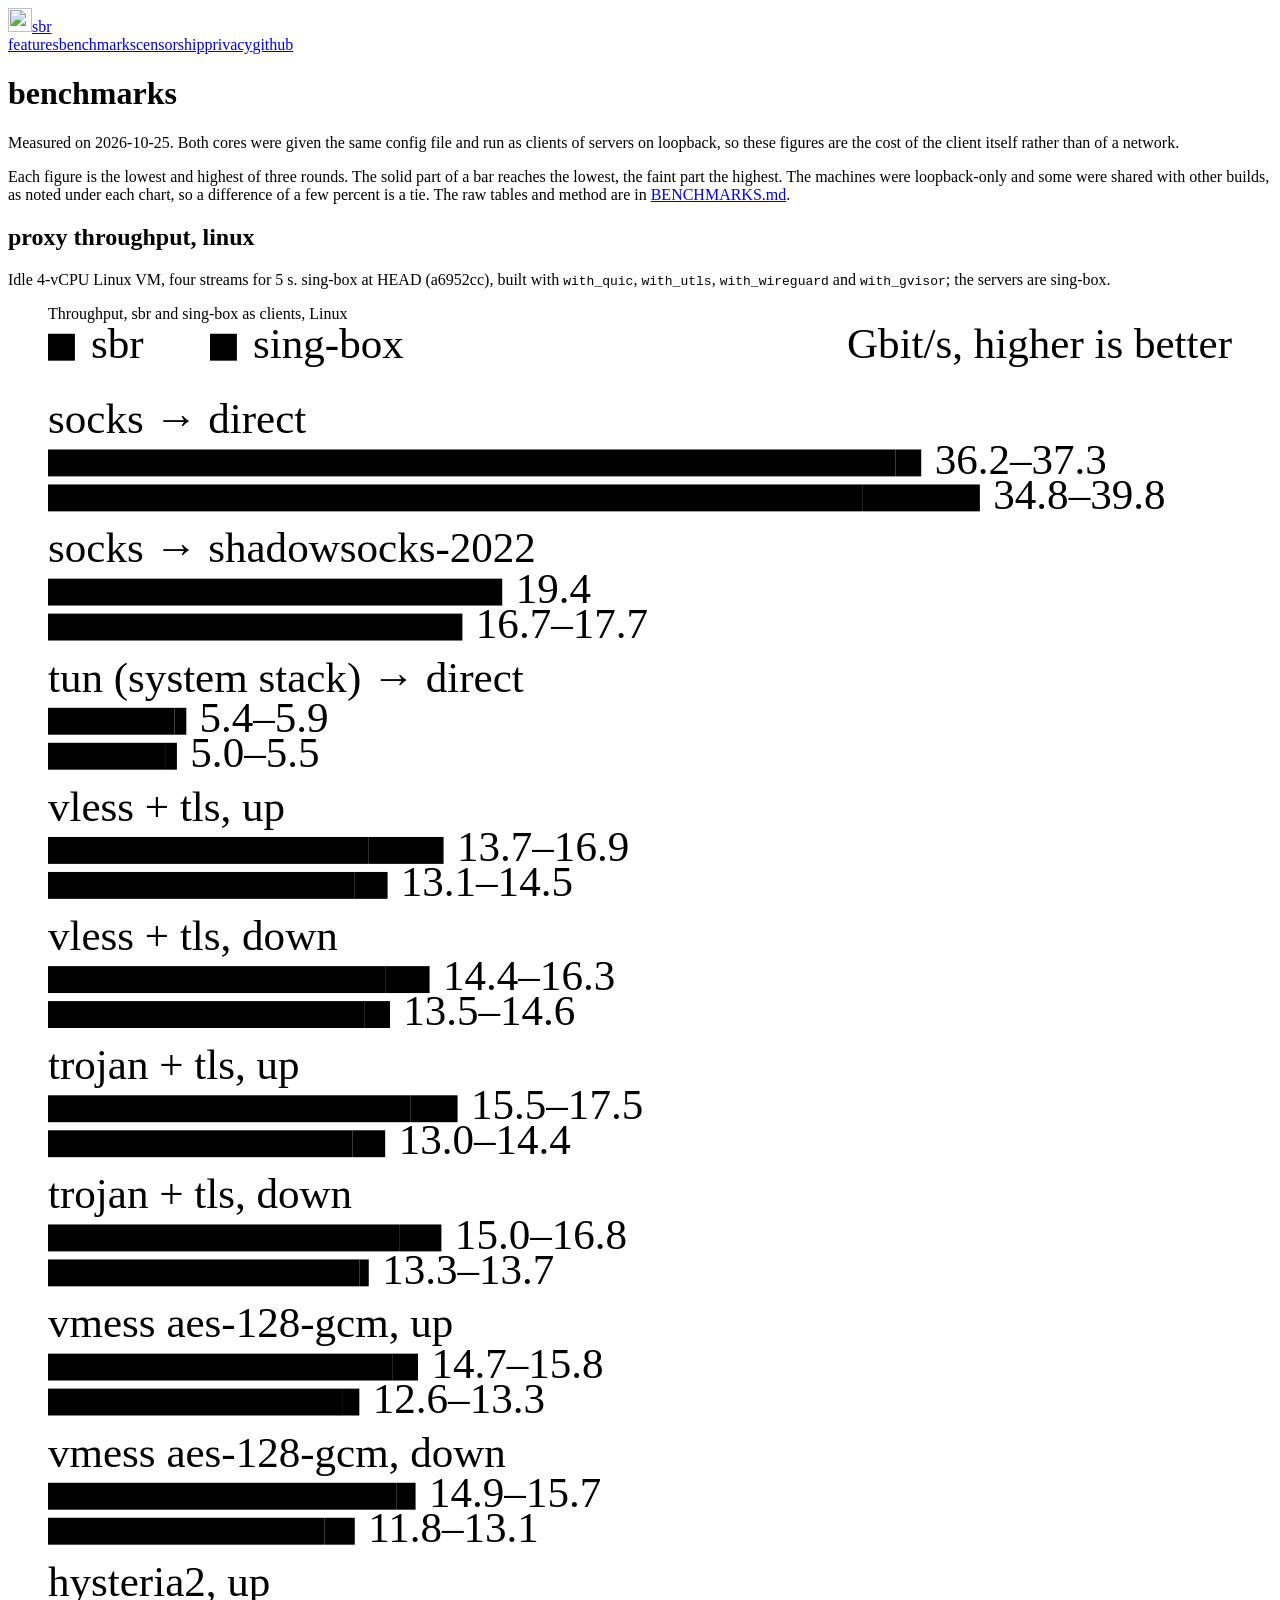
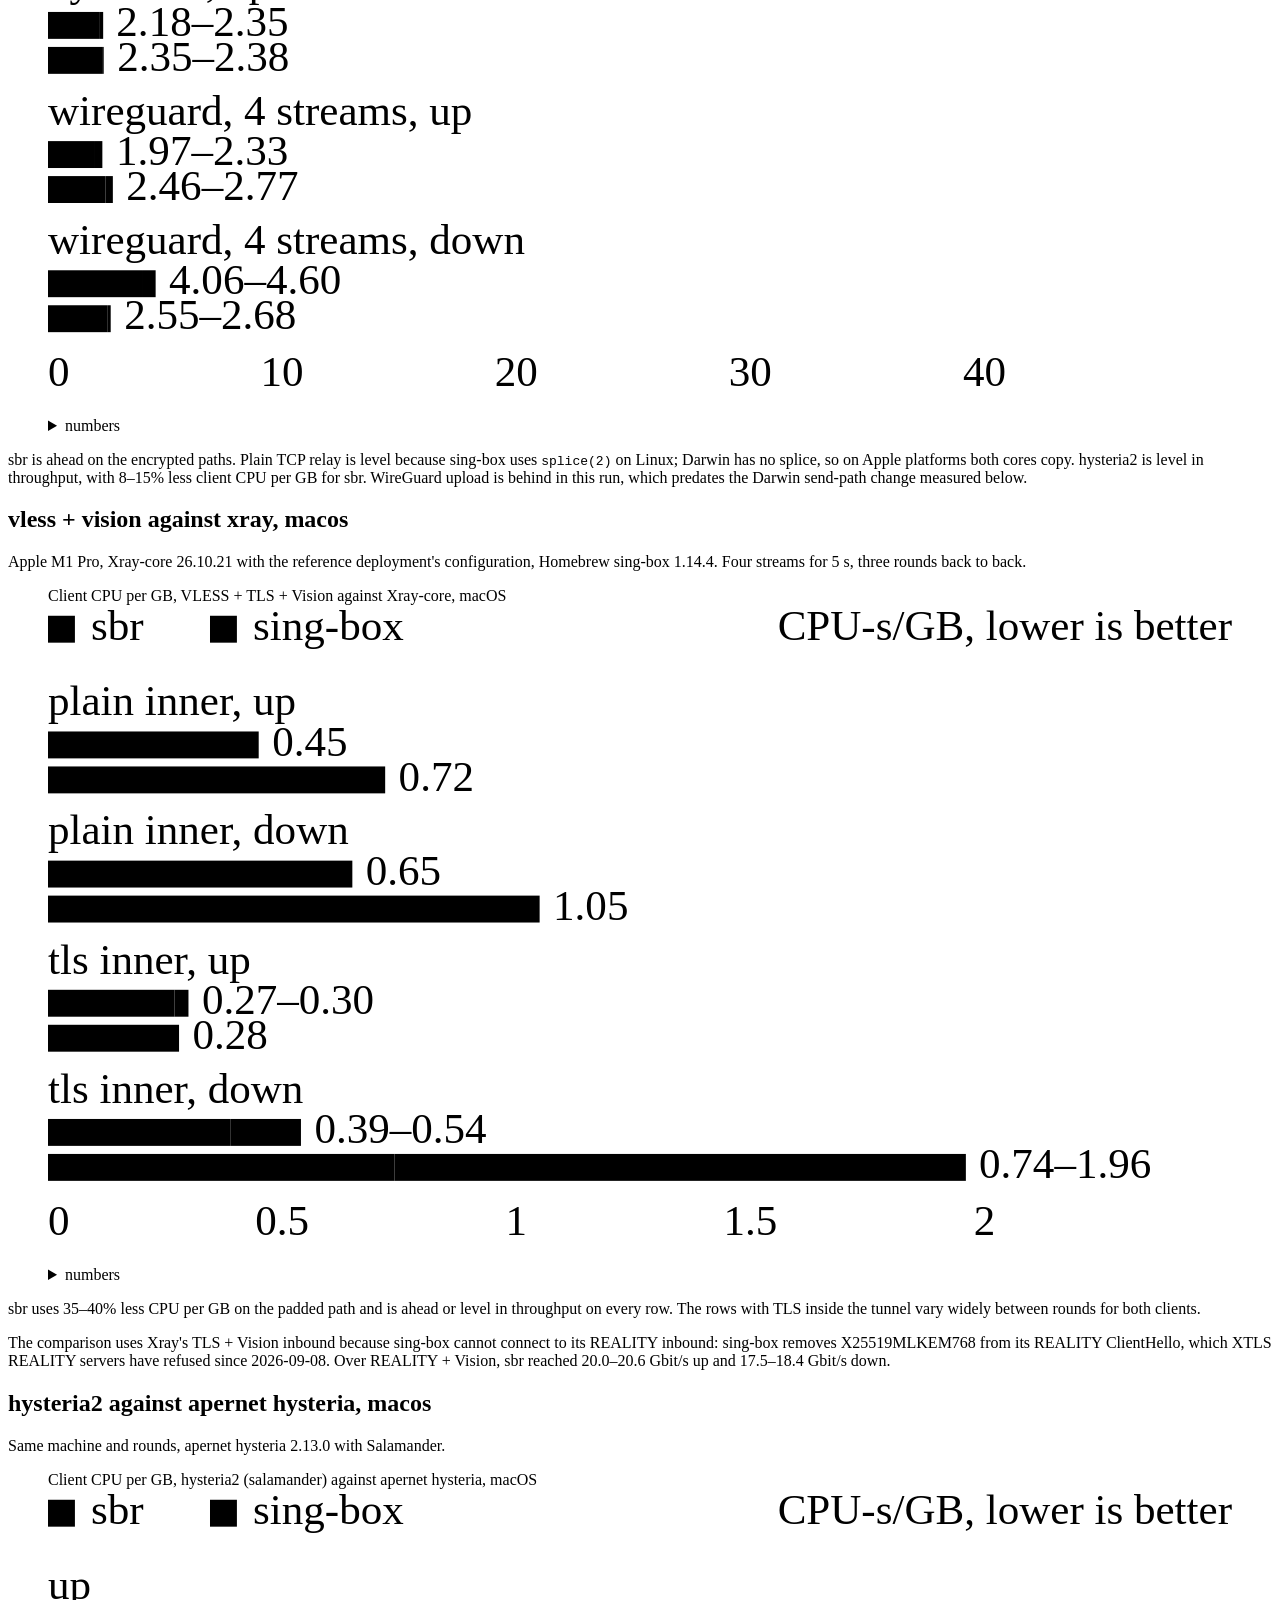
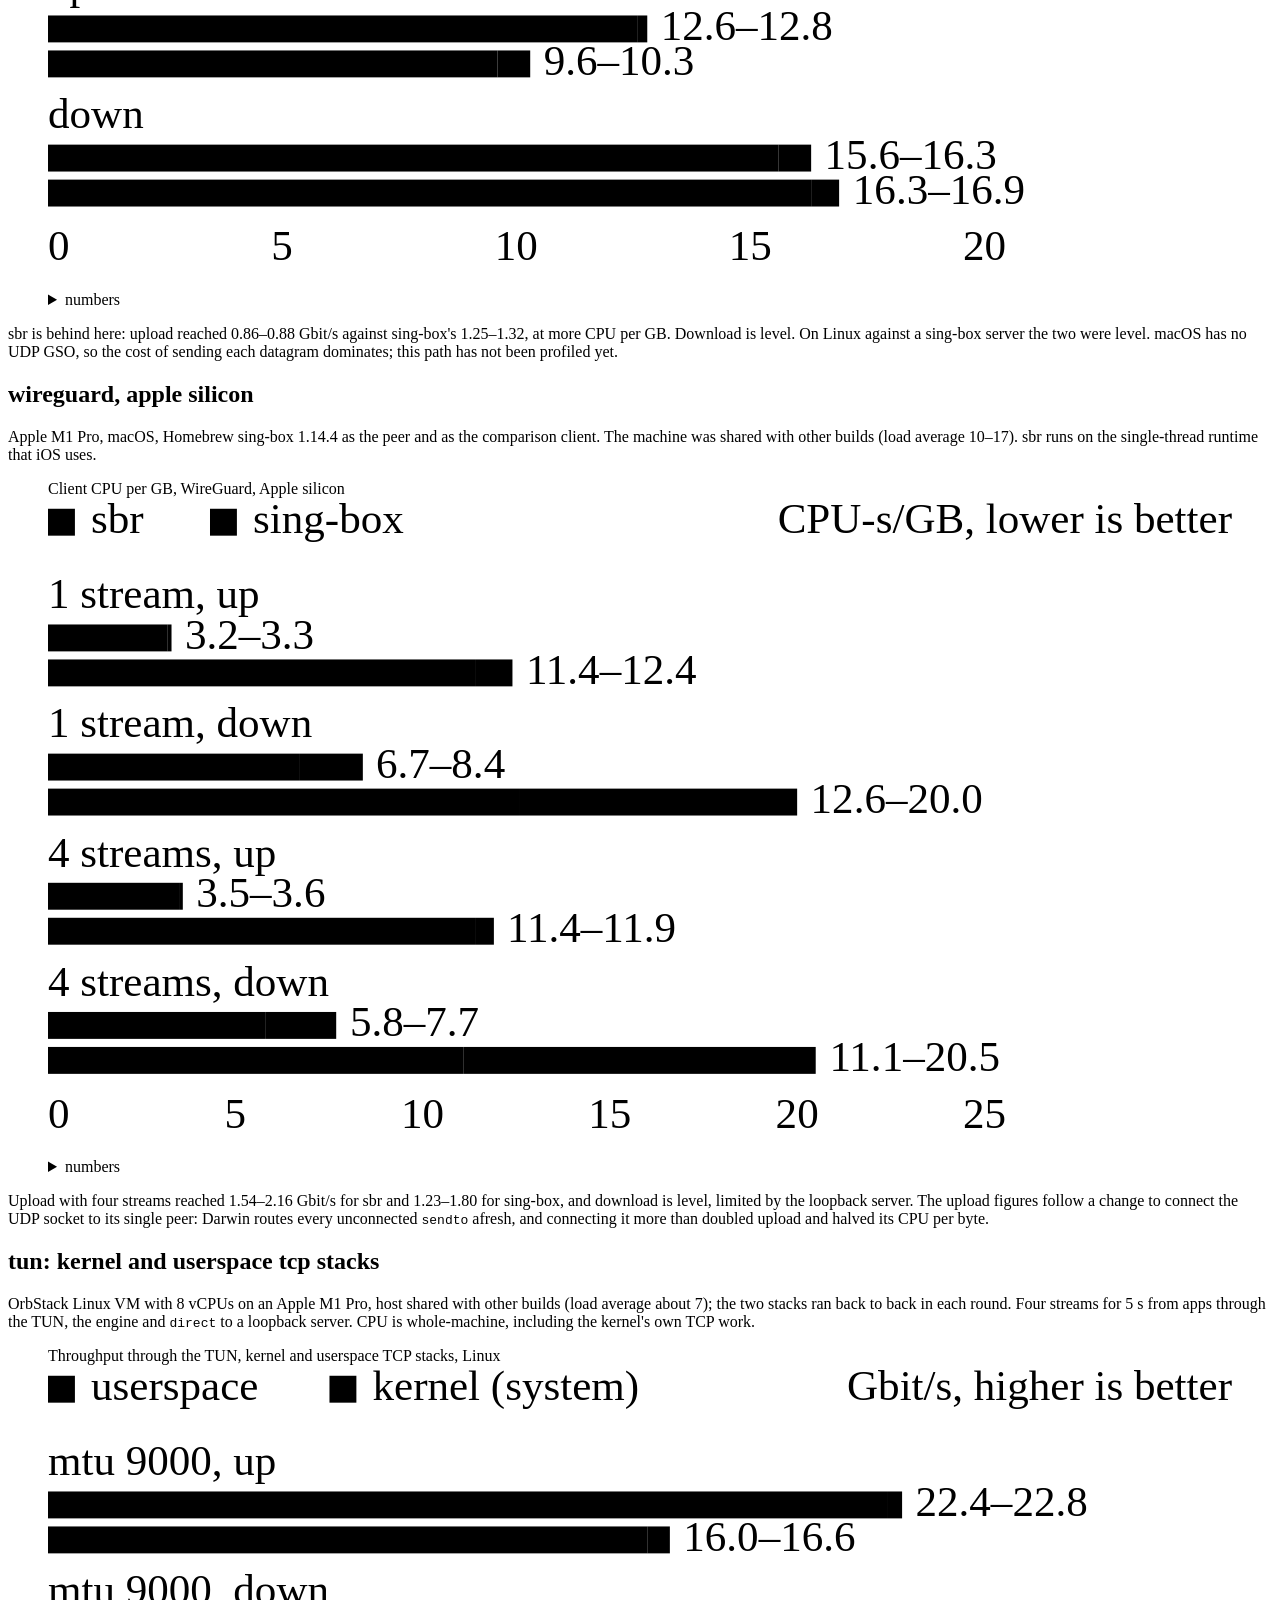
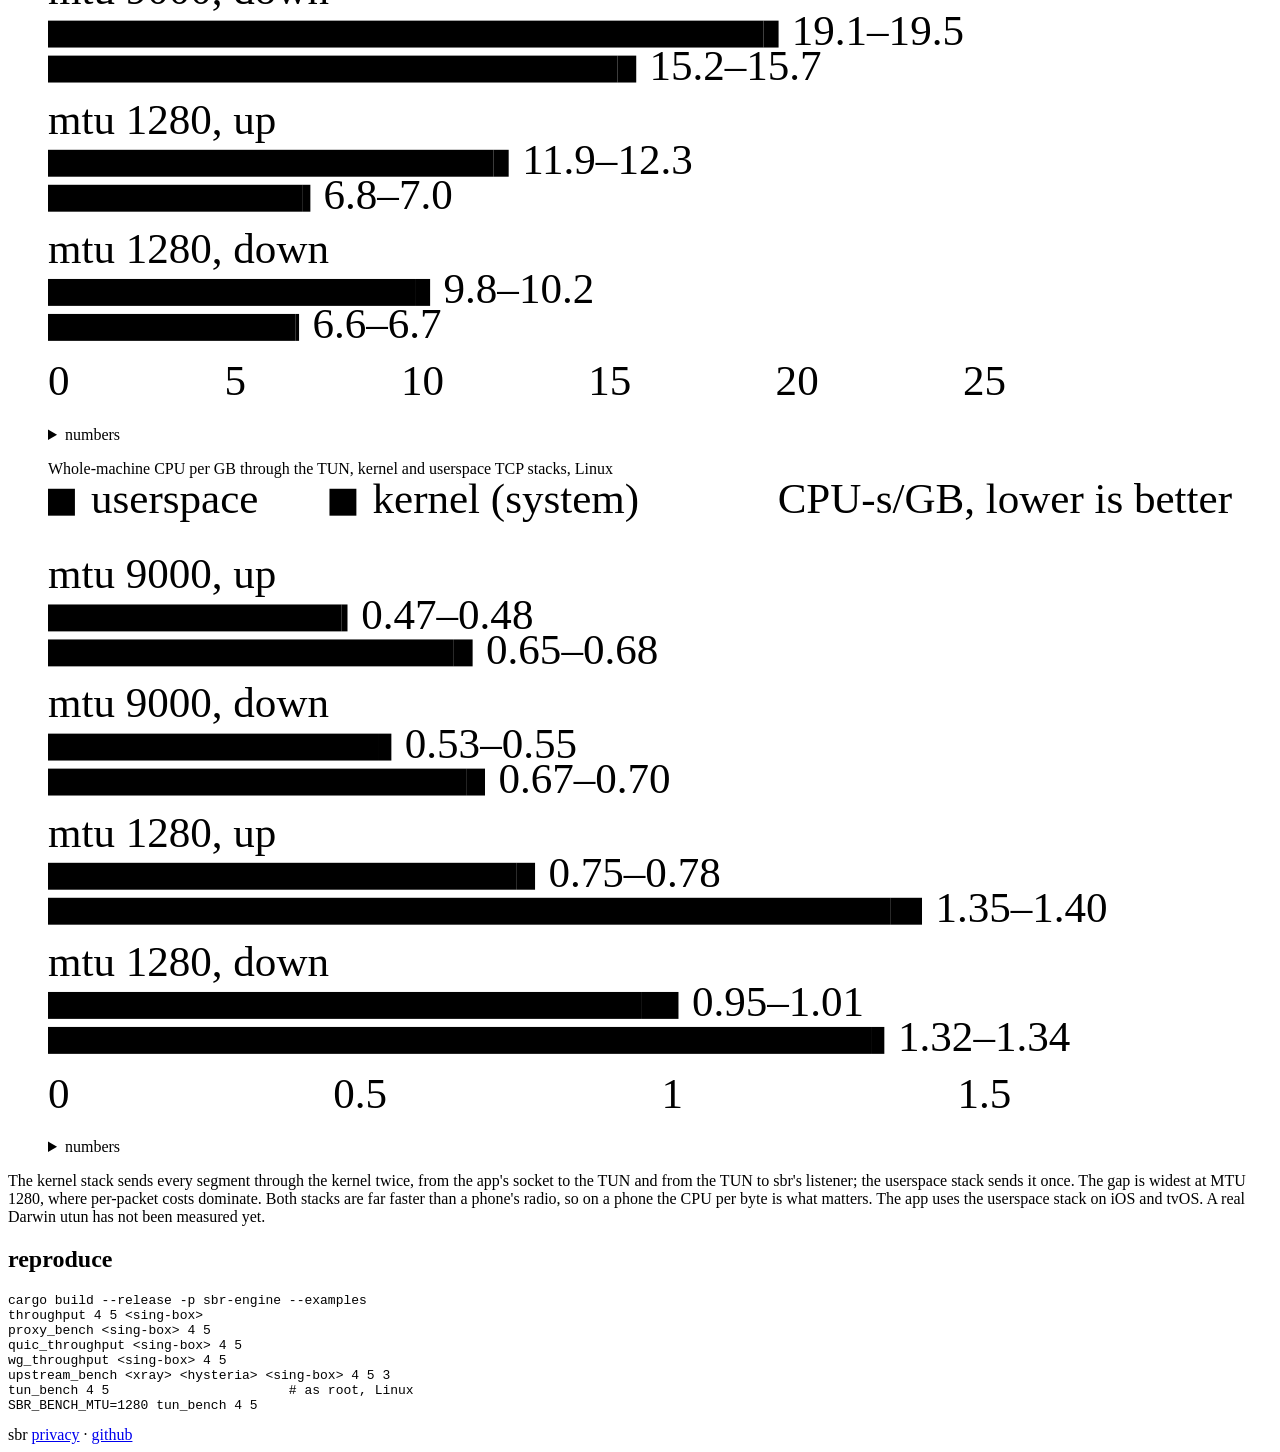
==== site/public/benchmarks/index.html @ bb9b248e "Website for sbr.blit.cc: overview, features, benchmarks, censorship, privacy policy Static pages in " ====
<!doctype html>
<html lang="en">
<head>
<meta charset="utf-8">
<meta name="viewport" content="width=device-width, initial-scale=1">
<title>benchmarks · sbr</title>
<meta name="description" content="Throughput and CPU per GB of sbr against sing-box with the same config files, and of sbr's kernel and userspace TCP stacks.">
<meta name="referrer" content="no-referrer">
<meta name="theme-color" content="#1e1e1e" media="(prefers-color-scheme: dark)">
<meta name="theme-color" content="#ffffff" media="(prefers-color-scheme: light)">
<link rel="icon" href="/icon-32.png" sizes="32x32">
<link rel="apple-touch-icon" href="/apple-touch-icon.png">
<link rel="preload" href="/geist-mono.woff2" as="font" type="font/woff2" crossorigin>
<link rel="stylesheet" href="/style.css">
</head>
<body>
<header class="top"><div class="wrap">
<a class="mark" href="/"><img src="/icon-96.png" alt="" width="24" height="24">sbr</a>
<nav><a href="/features/">features</a><a href="/benchmarks/" aria-current="page">benchmarks</a><a href="/censorship/">censorship</a><a href="/privacy/">privacy</a><a href="https://github.com/radiosilence/sbr">github</a></nav>
</div></header>

<main class="wrap">
<h1>benchmarks</h1>
<p class="lede">Measured on 2026-10-25. Both cores were given the same config file and run as clients of servers on loopback, so these figures are the cost of the client itself rather than of a network.</p>
<p>Each figure is the lowest and highest of three rounds. The solid part of a bar reaches the lowest, the faint part the highest. The machines were loopback-only and some were shared with other builds, as noted under each chart, so a difference of a few percent is a tie. The raw tables and method are in <a href="https://github.com/radiosilence/sbr/blob/main/BENCHMARKS.md">BENCHMARKS.md</a>.</p>

<h2>proxy throughput, linux</h2>
<p class="fine">Idle 4-vCPU Linux VM, four streams for 5 s. sing-box at HEAD (a6952cc), built with <code>with_quic</code>, <code>with_utls</code>, <code>with_wireguard</code> and <code>with_gvisor</code>; the servers are sing-box.</p>
<!-- chart linux-throughput -->
<figure id="linux-throughput">
<figcaption>Throughput, sbr and sing-box as clients, Linux</figcaption>
<svg class="chart" viewBox="0 0 440 628" role="img" aria-labelledby="linux-throughput-t">
<title id="linux-throughput-t">Throughput, sbr and sing-box as clients, Linux, Gbit/s, higher is better</title>
<rect class="s0" x="0" y="4" width="10" height="10"/>
<text class="lg" x="16" y="13">sbr</text>
<rect class="s1" x="60.2" y="4" width="10" height="10"/>
<text class="lg" x="76.2" y="13">sing-box</text>
<text class="lg dim" x="440" y="13" text-anchor="end">Gbit/s, higher is better</text>
<line class="grid" x1="0.0" y1="26" x2="0.0" y2="602"/>
<text class="tick" x="0.0" y="618" text-anchor="start">0</text>
<line class="grid" x1="87.0" y1="26" x2="87.0" y2="602"/>
<text class="tick" x="87.0" y="618" text-anchor="middle">10</text>
<line class="grid" x1="174.0" y1="26" x2="174.0" y2="602"/>
<text class="tick" x="174.0" y="618" text-anchor="middle">20</text>
<line class="grid" x1="261.0" y1="26" x2="261.0" y2="602"/>
<text class="tick" x="261.0" y="618" text-anchor="middle">30</text>
<line class="grid" x1="348.0" y1="26" x2="348.0" y2="602"/>
<text class="tick" x="348.0" y="618" text-anchor="middle">40</text>
<text class="lb" x="0" y="41">socks → direct</text>
<rect class="s0" x="0" y="47" width="314.9" height="10"/>
<rect class="s0 range" x="314.9" y="47" width="9.6" height="10"/>
<text class="val" x="329.5" y="56">36.2–37.3</text>
<rect class="s1" x="0" y="60" width="302.8" height="10"/>
<rect class="s1 range" x="302.8" y="60" width="43.5" height="10"/>
<text class="val dim" x="351.3" y="69">34.8–39.8</text>
<text class="lb" x="0" y="89">socks → shadowsocks-2022</text>
<rect class="s0" x="0" y="95" width="168.8" height="10"/>
<text class="val" x="173.8" y="104">19.4</text>
<rect class="s1" x="0" y="108" width="145.3" height="10"/>
<rect class="s1 range" x="145.3" y="108" width="8.7" height="10"/>
<text class="val dim" x="159.0" y="117">16.7–17.7</text>
<text class="lb" x="0" y="137">tun (system stack) → direct</text>
<rect class="s0" x="0" y="143" width="47.0" height="10"/>
<rect class="s0 range" x="47.0" y="143" width="4.4" height="10"/>
<text class="val" x="56.3" y="152">5.4–5.9</text>
<rect class="s1" x="0" y="156" width="43.5" height="10"/>
<rect class="s1 range" x="43.5" y="156" width="4.4" height="10"/>
<text class="val dim" x="52.9" y="165">5.0–5.5</text>
<text class="lb" x="0" y="185">vless + tls, up</text>
<rect class="s0" x="0" y="191" width="119.2" height="10"/>
<rect class="s0 range" x="119.2" y="191" width="27.8" height="10"/>
<text class="val" x="152.0" y="200">13.7–16.9</text>
<rect class="s1" x="0" y="204" width="114.0" height="10"/>
<rect class="s1 range" x="114.0" y="204" width="12.2" height="10"/>
<text class="val dim" x="131.1" y="213">13.1–14.5</text>
<text class="lb" x="0" y="233">vless + tls, down</text>
<rect class="s0" x="0" y="239" width="125.3" height="10"/>
<rect class="s0 range" x="125.3" y="239" width="16.5" height="10"/>
<text class="val" x="146.8" y="248">14.4–16.3</text>
<rect class="s1" x="0" y="252" width="117.5" height="10"/>
<rect class="s1 range" x="117.5" y="252" width="9.6" height="10"/>
<text class="val dim" x="132.0" y="261">13.5–14.6</text>
<text class="lb" x="0" y="281">trojan + tls, up</text>
<rect class="s0" x="0" y="287" width="134.8" height="10"/>
<rect class="s0 range" x="134.8" y="287" width="17.4" height="10"/>
<text class="val" x="157.2" y="296">15.5–17.5</text>
<rect class="s1" x="0" y="300" width="113.1" height="10"/>
<rect class="s1 range" x="113.1" y="300" width="12.2" height="10"/>
<text class="val dim" x="130.3" y="309">13.0–14.4</text>
<text class="lb" x="0" y="329">trojan + tls, down</text>
<rect class="s0" x="0" y="335" width="130.5" height="10"/>
<rect class="s0 range" x="130.5" y="335" width="15.7" height="10"/>
<text class="val" x="151.2" y="344">15.0–16.8</text>
<rect class="s1" x="0" y="348" width="115.7" height="10"/>
<rect class="s1 range" x="115.7" y="348" width="3.5" height="10"/>
<text class="val dim" x="124.2" y="357">13.3–13.7</text>
<text class="lb" x="0" y="377">vmess aes-128-gcm, up</text>
<rect class="s0" x="0" y="383" width="127.9" height="10"/>
<rect class="s0 range" x="127.9" y="383" width="9.6" height="10"/>
<text class="val" x="142.5" y="392">14.7–15.8</text>
<rect class="s1" x="0" y="396" width="109.6" height="10"/>
<rect class="s1 range" x="109.6" y="396" width="6.1" height="10"/>
<text class="val dim" x="120.7" y="405">12.6–13.3</text>
<text class="lb" x="0" y="425">vmess aes-128-gcm, down</text>
<rect class="s0" x="0" y="431" width="129.6" height="10"/>
<rect class="s0 range" x="129.6" y="431" width="7.0" height="10"/>
<text class="val" x="141.6" y="440">14.9–15.7</text>
<rect class="s1" x="0" y="444" width="102.7" height="10"/>
<rect class="s1 range" x="102.7" y="444" width="11.3" height="10"/>
<text class="val dim" x="119.0" y="453">11.8–13.1</text>
<text class="lb" x="0" y="473">hysteria2, up</text>
<rect class="s0" x="0" y="479" width="19.0" height="10"/>
<rect class="s0 range" x="19.0" y="479" width="1.5" height="10"/>
<text class="val" x="25.4" y="488">2.18–2.35</text>
<rect class="s1" x="0" y="492" width="20.4" height="10"/>
<rect class="s1 range" x="20.4" y="492" width="0.3" height="10"/>
<text class="val dim" x="25.7" y="501">2.35–2.38</text>
<text class="lb" x="0" y="521">wireguard, 4 streams, up</text>
<rect class="s0" x="0" y="527" width="17.1" height="10"/>
<rect class="s0 range" x="17.1" y="527" width="3.1" height="10"/>
<text class="val" x="25.3" y="536">1.97–2.33</text>
<rect class="s1" x="0" y="540" width="21.4" height="10"/>
<rect class="s1 range" x="21.4" y="540" width="2.7" height="10"/>
<text class="val dim" x="29.1" y="549">2.46–2.77</text>
<text class="lb" x="0" y="569">wireguard, 4 streams, down</text>
<rect class="s0" x="0" y="575" width="35.3" height="10"/>
<rect class="s0 range" x="35.3" y="575" width="4.7" height="10"/>
<text class="val" x="45.0" y="584">4.06–4.60</text>
<rect class="s1" x="0" y="588" width="22.2" height="10"/>
<rect class="s1 range" x="22.2" y="588" width="1.1" height="10"/>
<text class="val dim" x="28.3" y="597">2.55–2.68</text>
</svg>
<details><summary>numbers</summary><table><tr><th>path</th><th>sbr</th><th>sing-box</th></tr><tr><td>socks → direct</td><td>36.2–37.3</td><td>34.8–39.8</td></tr><tr><td>socks → shadowsocks-2022</td><td>19.4</td><td>16.7–17.7</td></tr><tr><td>tun (system stack) → direct</td><td>5.4–5.9</td><td>5.0–5.5</td></tr><tr><td>vless + tls, up</td><td>13.7–16.9</td><td>13.1–14.5</td></tr><tr><td>vless + tls, down</td><td>14.4–16.3</td><td>13.5–14.6</td></tr><tr><td>trojan + tls, up</td><td>15.5–17.5</td><td>13.0–14.4</td></tr><tr><td>trojan + tls, down</td><td>15.0–16.8</td><td>13.3–13.7</td></tr><tr><td>vmess aes-128-gcm, up</td><td>14.7–15.8</td><td>12.6–13.3</td></tr><tr><td>vmess aes-128-gcm, down</td><td>14.9–15.7</td><td>11.8–13.1</td></tr><tr><td>hysteria2, up</td><td>2.18–2.35</td><td>2.35–2.38</td></tr><tr><td>wireguard, 4 streams, up</td><td>1.97–2.33</td><td>2.46–2.77</td></tr><tr><td>wireguard, 4 streams, down</td><td>4.06–4.60</td><td>2.55–2.68</td></tr></table></details>
</figure>
<!-- /chart -->
<p>sbr is ahead on the encrypted paths. Plain TCP relay is level because sing-box uses <code>splice(2)</code> on Linux; Darwin has no splice, so on Apple platforms both cores copy. hysteria2 is level in throughput, with 8–15% less client CPU per GB for sbr. WireGuard upload is behind in this run, which predates the Darwin send-path change measured below.</p>

<h2>vless + vision against xray, macos</h2>
<p class="fine">Apple M1 Pro, Xray-core 26.10.21 with the reference deployment's configuration, Homebrew sing-box 1.14.4. Four streams for 5 s, three rounds back to back.</p>
<!-- chart vision-cpu -->
<figure id="vision-cpu">
<figcaption>Client CPU per GB, VLESS + TLS + Vision against Xray-core, macOS</figcaption>
<svg class="chart" viewBox="0 0 440 244" role="img" aria-labelledby="vision-cpu-t">
<title id="vision-cpu-t">Client CPU per GB, VLESS + TLS + Vision against Xray-core, macOS, CPU-s/GB, lower is better</title>
<rect class="s0" x="0" y="4" width="10" height="10"/>
<text class="lg" x="16" y="13">sbr</text>
<rect class="s1" x="60.2" y="4" width="10" height="10"/>
<text class="lg" x="76.2" y="13">sing-box</text>
<text class="lg dim" x="440" y="13" text-anchor="end">CPU-s/GB, lower is better</text>
<line class="grid" x1="0.0" y1="26" x2="0.0" y2="218"/>
<text class="tick" x="0.0" y="234" text-anchor="start">0</text>
<line class="grid" x1="87.0" y1="26" x2="87.0" y2="218"/>
<text class="tick" x="87.0" y="234" text-anchor="middle">0.5</text>
<line class="grid" x1="174.0" y1="26" x2="174.0" y2="218"/>
<text class="tick" x="174.0" y="234" text-anchor="middle">1</text>
<line class="grid" x1="261.0" y1="26" x2="261.0" y2="218"/>
<text class="tick" x="261.0" y="234" text-anchor="middle">1.5</text>
<line class="grid" x1="348.0" y1="26" x2="348.0" y2="218"/>
<text class="tick" x="348.0" y="234" text-anchor="middle">2</text>
<text class="lb" x="0" y="41">plain inner, up</text>
<rect class="s0" x="0" y="47" width="78.3" height="10"/>
<text class="val" x="83.3" y="56">0.45</text>
<rect class="s1" x="0" y="60" width="125.3" height="10"/>
<text class="val dim" x="130.3" y="69">0.72</text>
<text class="lb" x="0" y="89">plain inner, down</text>
<rect class="s0" x="0" y="95" width="113.1" height="10"/>
<text class="val" x="118.1" y="104">0.65</text>
<rect class="s1" x="0" y="108" width="182.7" height="10"/>
<text class="val dim" x="187.7" y="117">1.05</text>
<text class="lb" x="0" y="137">tls inner, up</text>
<rect class="s0" x="0" y="143" width="47.0" height="10"/>
<rect class="s0 range" x="47.0" y="143" width="5.2" height="10"/>
<text class="val" x="57.2" y="152">0.27–0.30</text>
<rect class="s1" x="0" y="156" width="48.7" height="10"/>
<text class="val dim" x="53.7" y="165">0.28</text>
<text class="lb" x="0" y="185">tls inner, down</text>
<rect class="s0" x="0" y="191" width="67.9" height="10"/>
<rect class="s0 range" x="67.9" y="191" width="26.1" height="10"/>
<text class="val" x="99.0" y="200">0.39–0.54</text>
<rect class="s1" x="0" y="204" width="128.8" height="10"/>
<rect class="s1 range" x="128.8" y="204" width="212.3" height="10"/>
<text class="val dim" x="346.0" y="213">0.74–1.96</text>
</svg>
<details><summary>numbers</summary><table><tr><th>path</th><th>sbr</th><th>sing-box</th></tr><tr><td>plain inner, up</td><td>0.45</td><td>0.72</td></tr><tr><td>plain inner, down</td><td>0.65</td><td>1.05</td></tr><tr><td>tls inner, up</td><td>0.27–0.30</td><td>0.28</td></tr><tr><td>tls inner, down</td><td>0.39–0.54</td><td>0.74–1.96</td></tr></table></details>
</figure>
<!-- /chart -->
<p>sbr uses 35–40% less CPU per GB on the padded path and is ahead or level in throughput on every row. The rows with TLS inside the tunnel vary widely between rounds for both clients.</p>
<p>The comparison uses Xray's TLS + Vision inbound because sing-box cannot connect to its REALITY inbound: sing-box removes X25519MLKEM768 from its REALITY ClientHello, which XTLS REALITY servers have refused since 2026-09-08. Over REALITY + Vision, sbr reached 20.0–20.6 Gbit/s up and 17.5–18.4 Gbit/s down.</p>

<h2>hysteria2 against apernet hysteria, macos</h2>
<p class="fine">Same machine and rounds, apernet hysteria 2.13.0 with Salamander.</p>
<!-- chart hysteria2-cpu -->
<figure id="hysteria2-cpu">
<figcaption>Client CPU per GB, hysteria2 (salamander) against apernet hysteria, macOS</figcaption>
<svg class="chart" viewBox="0 0 440 148" role="img" aria-labelledby="hysteria2-cpu-t">
<title id="hysteria2-cpu-t">Client CPU per GB, hysteria2 (salamander) against apernet hysteria, macOS, CPU-s/GB, lower is better</title>
<rect class="s0" x="0" y="4" width="10" height="10"/>
<text class="lg" x="16" y="13">sbr</text>
<rect class="s1" x="60.2" y="4" width="10" height="10"/>
<text class="lg" x="76.2" y="13">sing-box</text>
<text class="lg dim" x="440" y="13" text-anchor="end">CPU-s/GB, lower is better</text>
<line class="grid" x1="0.0" y1="26" x2="0.0" y2="122"/>
<text class="tick" x="0.0" y="138" text-anchor="start">0</text>
<line class="grid" x1="87.0" y1="26" x2="87.0" y2="122"/>
<text class="tick" x="87.0" y="138" text-anchor="middle">5</text>
<line class="grid" x1="174.0" y1="26" x2="174.0" y2="122"/>
<text class="tick" x="174.0" y="138" text-anchor="middle">10</text>
<line class="grid" x1="261.0" y1="26" x2="261.0" y2="122"/>
<text class="tick" x="261.0" y="138" text-anchor="middle">15</text>
<line class="grid" x1="348.0" y1="26" x2="348.0" y2="122"/>
<text class="tick" x="348.0" y="138" text-anchor="middle">20</text>
<text class="lb" x="0" y="41">up</text>
<rect class="s0" x="0" y="47" width="219.2" height="10"/>
<rect class="s0 range" x="219.2" y="47" width="3.5" height="10"/>
<text class="val" x="227.7" y="56">12.6–12.8</text>
<rect class="s1" x="0" y="60" width="167.0" height="10"/>
<rect class="s1 range" x="167.0" y="60" width="12.2" height="10"/>
<text class="val dim" x="184.2" y="69">9.6–10.3</text>
<text class="lb" x="0" y="89">down</text>
<rect class="s0" x="0" y="95" width="271.4" height="10"/>
<rect class="s0 range" x="271.4" y="95" width="12.2" height="10"/>
<text class="val" x="288.6" y="104">15.6–16.3</text>
<rect class="s1" x="0" y="108" width="283.6" height="10"/>
<rect class="s1 range" x="283.6" y="108" width="10.4" height="10"/>
<text class="val dim" x="299.1" y="117">16.3–16.9</text>
</svg>
<details><summary>numbers</summary><table><tr><th>path</th><th>sbr</th><th>sing-box</th></tr><tr><td>up</td><td>12.6–12.8</td><td>9.6–10.3</td></tr><tr><td>down</td><td>15.6–16.3</td><td>16.3–16.9</td></tr></table></details>
</figure>
<!-- /chart -->
<p>sbr is behind here: upload reached 0.86–0.88 Gbit/s against sing-box's 1.25–1.32, at more CPU per GB. Download is level. On Linux against a sing-box server the two were level. macOS has no UDP GSO, so the cost of sending each datagram dominates; this path has not been profiled yet.</p>

<h2>wireguard, apple silicon</h2>
<p class="fine">Apple M1 Pro, macOS, Homebrew sing-box 1.14.4 as the peer and as the comparison client. The machine was shared with other builds (load average 10–17). sbr runs on the single-thread runtime that iOS uses.</p>
<!-- chart wireguard-cpu -->
<figure id="wireguard-cpu">
<figcaption>Client CPU per GB, WireGuard, Apple silicon</figcaption>
<svg class="chart" viewBox="0 0 440 244" role="img" aria-labelledby="wireguard-cpu-t">
<title id="wireguard-cpu-t">Client CPU per GB, WireGuard, Apple silicon, CPU-s/GB, lower is better</title>
<rect class="s0" x="0" y="4" width="10" height="10"/>
<text class="lg" x="16" y="13">sbr</text>
<rect class="s1" x="60.2" y="4" width="10" height="10"/>
<text class="lg" x="76.2" y="13">sing-box</text>
<text class="lg dim" x="440" y="13" text-anchor="end">CPU-s/GB, lower is better</text>
<line class="grid" x1="0.0" y1="26" x2="0.0" y2="218"/>
<text class="tick" x="0.0" y="234" text-anchor="start">0</text>
<line class="grid" x1="69.6" y1="26" x2="69.6" y2="218"/>
<text class="tick" x="69.6" y="234" text-anchor="middle">5</text>
<line class="grid" x1="139.2" y1="26" x2="139.2" y2="218"/>
<text class="tick" x="139.2" y="234" text-anchor="middle">10</text>
<line class="grid" x1="208.8" y1="26" x2="208.8" y2="218"/>
<text class="tick" x="208.8" y="234" text-anchor="middle">15</text>
<line class="grid" x1="278.4" y1="26" x2="278.4" y2="218"/>
<text class="tick" x="278.4" y="234" text-anchor="middle">20</text>
<line class="grid" x1="348.0" y1="26" x2="348.0" y2="218"/>
<text class="tick" x="348.0" y="234" text-anchor="middle">25</text>
<text class="lb" x="0" y="41">1 stream, up</text>
<rect class="s0" x="0" y="47" width="44.5" height="10"/>
<rect class="s0 range" x="44.5" y="47" width="1.4" height="10"/>
<text class="val" x="50.9" y="56">3.2–3.3</text>
<rect class="s1" x="0" y="60" width="158.7" height="10"/>
<rect class="s1 range" x="158.7" y="60" width="13.9" height="10"/>
<text class="val dim" x="177.6" y="69">11.4–12.4</text>
<text class="lb" x="0" y="89">1 stream, down</text>
<rect class="s0" x="0" y="95" width="93.3" height="10"/>
<rect class="s0 range" x="93.3" y="95" width="23.7" height="10"/>
<text class="val" x="121.9" y="104">6.7–8.4</text>
<rect class="s1" x="0" y="108" width="175.4" height="10"/>
<rect class="s1 range" x="175.4" y="108" width="103.0" height="10"/>
<text class="val dim" x="283.4" y="117">12.6–20.0</text>
<text class="lb" x="0" y="137">4 streams, up</text>
<rect class="s0" x="0" y="143" width="48.7" height="10"/>
<rect class="s0 range" x="48.7" y="143" width="1.4" height="10"/>
<text class="val" x="55.1" y="152">3.5–3.6</text>
<rect class="s1" x="0" y="156" width="158.7" height="10"/>
<rect class="s1 range" x="158.7" y="156" width="7.0" height="10"/>
<text class="val dim" x="170.6" y="165">11.4–11.9</text>
<text class="lb" x="0" y="185">4 streams, down</text>
<rect class="s0" x="0" y="191" width="80.7" height="10"/>
<rect class="s0 range" x="80.7" y="191" width="26.4" height="10"/>
<text class="val" x="112.2" y="200">5.8–7.7</text>
<rect class="s1" x="0" y="204" width="154.5" height="10"/>
<rect class="s1 range" x="154.5" y="204" width="130.8" height="10"/>
<text class="val dim" x="290.4" y="213">11.1–20.5</text>
</svg>
<details><summary>numbers</summary><table><tr><th>path</th><th>sbr</th><th>sing-box</th></tr><tr><td>1 stream, up</td><td>3.2–3.3</td><td>11.4–12.4</td></tr><tr><td>1 stream, down</td><td>6.7–8.4</td><td>12.6–20.0</td></tr><tr><td>4 streams, up</td><td>3.5–3.6</td><td>11.4–11.9</td></tr><tr><td>4 streams, down</td><td>5.8–7.7</td><td>11.1–20.5</td></tr></table></details>
</figure>
<!-- /chart -->
<p>Upload with four streams reached 1.54–2.16 Gbit/s for sbr and 1.23–1.80 for sing-box, and download is level, limited by the loopback server. The upload figures follow a change to connect the UDP socket to its single peer: Darwin routes every unconnected <code>sendto</code> afresh, and connecting it more than doubled upload and halved its CPU per byte.</p>

<h2 id="tun">tun: kernel and userspace tcp stacks</h2>
<p class="fine">OrbStack Linux VM with 8 vCPUs on an Apple M1 Pro, host shared with other builds (load average about 7); the two stacks ran back to back in each round. Four streams for 5 s from apps through the TUN, the engine and <code>direct</code> to a loopback server. CPU is whole-machine, including the kernel's own TCP work.</p>
<!-- chart tun-throughput -->
<figure id="tun-throughput">
<figcaption>Throughput through the TUN, kernel and userspace TCP stacks, Linux</figcaption>
<svg class="chart" viewBox="0 0 440 244" role="img" aria-labelledby="tun-throughput-t">
<title id="tun-throughput-t">Throughput through the TUN, kernel and userspace TCP stacks, Linux, Gbit/s, higher is better</title>
<rect class="s0" x="0" y="4" width="10" height="10"/>
<text class="lg" x="16" y="13">userspace</text>
<rect class="s1" x="104.6" y="4" width="10" height="10"/>
<text class="lg" x="120.6" y="13">kernel (system)</text>
<text class="lg dim" x="440" y="13" text-anchor="end">Gbit/s, higher is better</text>
<line class="grid" x1="0.0" y1="26" x2="0.0" y2="218"/>
<text class="tick" x="0.0" y="234" text-anchor="start">0</text>
<line class="grid" x1="69.6" y1="26" x2="69.6" y2="218"/>
<text class="tick" x="69.6" y="234" text-anchor="middle">5</text>
<line class="grid" x1="139.2" y1="26" x2="139.2" y2="218"/>
<text class="tick" x="139.2" y="234" text-anchor="middle">10</text>
<line class="grid" x1="208.8" y1="26" x2="208.8" y2="218"/>
<text class="tick" x="208.8" y="234" text-anchor="middle">15</text>
<line class="grid" x1="278.4" y1="26" x2="278.4" y2="218"/>
<text class="tick" x="278.4" y="234" text-anchor="middle">20</text>
<line class="grid" x1="348.0" y1="26" x2="348.0" y2="218"/>
<text class="tick" x="348.0" y="234" text-anchor="middle">25</text>
<text class="lb" x="0" y="41">mtu 9000, up</text>
<rect class="s0" x="0" y="47" width="311.8" height="10"/>
<rect class="s0 range" x="311.8" y="47" width="5.6" height="10"/>
<text class="val" x="322.4" y="56">22.4–22.8</text>
<rect class="s1" x="0" y="60" width="222.7" height="10"/>
<rect class="s1 range" x="222.7" y="60" width="8.4" height="10"/>
<text class="val dim" x="236.1" y="69">16.0–16.6</text>
<text class="lb" x="0" y="89">mtu 9000, down</text>
<rect class="s0" x="0" y="95" width="265.9" height="10"/>
<rect class="s0 range" x="265.9" y="95" width="5.6" height="10"/>
<text class="val" x="276.4" y="104">19.1–19.5</text>
<rect class="s1" x="0" y="108" width="211.6" height="10"/>
<rect class="s1 range" x="211.6" y="108" width="7.0" height="10"/>
<text class="val dim" x="223.5" y="117">15.2–15.7</text>
<text class="lb" x="0" y="137">mtu 1280, up</text>
<rect class="s0" x="0" y="143" width="165.6" height="10"/>
<rect class="s0 range" x="165.6" y="143" width="5.6" height="10"/>
<text class="val" x="176.2" y="152">11.9–12.3</text>
<rect class="s1" x="0" y="156" width="94.7" height="10"/>
<rect class="s1 range" x="94.7" y="156" width="2.8" height="10"/>
<text class="val dim" x="102.4" y="165">6.8–7.0</text>
<text class="lb" x="0" y="185">mtu 1280, down</text>
<rect class="s0" x="0" y="191" width="136.4" height="10"/>
<rect class="s0 range" x="136.4" y="191" width="5.6" height="10"/>
<text class="val" x="147.0" y="200">9.8–10.2</text>
<rect class="s1" x="0" y="204" width="91.9" height="10"/>
<rect class="s1 range" x="91.9" y="204" width="1.4" height="10"/>
<text class="val dim" x="98.3" y="213">6.6–6.7</text>
</svg>
<details><summary>numbers</summary><table><tr><th>path</th><th>userspace</th><th>kernel (system)</th></tr><tr><td>mtu 9000, up</td><td>22.4–22.8</td><td>16.0–16.6</td></tr><tr><td>mtu 9000, down</td><td>19.1–19.5</td><td>15.2–15.7</td></tr><tr><td>mtu 1280, up</td><td>11.9–12.3</td><td>6.8–7.0</td></tr><tr><td>mtu 1280, down</td><td>9.8–10.2</td><td>6.6–6.7</td></tr></table></details>
</figure>
<!-- /chart -->
<!-- chart tun-cpu -->
<figure id="tun-cpu">
<figcaption>Whole-machine CPU per GB through the TUN, kernel and userspace TCP stacks, Linux</figcaption>
<svg class="chart" viewBox="0 0 440 244" role="img" aria-labelledby="tun-cpu-t">
<title id="tun-cpu-t">Whole-machine CPU per GB through the TUN, kernel and userspace TCP stacks, Linux, CPU-s/GB, lower is better</title>
<rect class="s0" x="0" y="4" width="10" height="10"/>
<text class="lg" x="16" y="13">userspace</text>
<rect class="s1" x="104.6" y="4" width="10" height="10"/>
<text class="lg" x="120.6" y="13">kernel (system)</text>
<text class="lg dim" x="440" y="13" text-anchor="end">CPU-s/GB, lower is better</text>
<line class="grid" x1="0.0" y1="26" x2="0.0" y2="218"/>
<text class="tick" x="0.0" y="234" text-anchor="start">0</text>
<line class="grid" x1="116.0" y1="26" x2="116.0" y2="218"/>
<text class="tick" x="116.0" y="234" text-anchor="middle">0.5</text>
<line class="grid" x1="232.0" y1="26" x2="232.0" y2="218"/>
<text class="tick" x="232.0" y="234" text-anchor="middle">1</text>
<line class="grid" x1="348.0" y1="26" x2="348.0" y2="218"/>
<text class="tick" x="348.0" y="234" text-anchor="middle">1.5</text>
<text class="lb" x="0" y="41">mtu 9000, up</text>
<rect class="s0" x="0" y="47" width="109.0" height="10"/>
<rect class="s0 range" x="109.0" y="47" width="2.3" height="10"/>
<text class="val" x="116.4" y="56">0.47–0.48</text>
<rect class="s1" x="0" y="60" width="150.8" height="10"/>
<rect class="s1 range" x="150.8" y="60" width="7.0" height="10"/>
<text class="val dim" x="162.8" y="69">0.65–0.68</text>
<text class="lb" x="0" y="89">mtu 9000, down</text>
<rect class="s0" x="0" y="95" width="123.0" height="10"/>
<rect class="s0 range" x="123.0" y="95" width="4.6" height="10"/>
<text class="val" x="132.6" y="104">0.53–0.55</text>
<rect class="s1" x="0" y="108" width="155.4" height="10"/>
<rect class="s1 range" x="155.4" y="108" width="7.0" height="10"/>
<text class="val dim" x="167.4" y="117">0.67–0.70</text>
<text class="lb" x="0" y="137">mtu 1280, up</text>
<rect class="s0" x="0" y="143" width="174.0" height="10"/>
<rect class="s0 range" x="174.0" y="143" width="7.0" height="10"/>
<text class="val" x="186.0" y="152">0.75–0.78</text>
<rect class="s1" x="0" y="156" width="313.2" height="10"/>
<rect class="s1 range" x="313.2" y="156" width="11.6" height="10"/>
<text class="val dim" x="329.8" y="165">1.35–1.40</text>
<text class="lb" x="0" y="185">mtu 1280, down</text>
<rect class="s0" x="0" y="191" width="220.4" height="10"/>
<rect class="s0 range" x="220.4" y="191" width="13.9" height="10"/>
<text class="val" x="239.3" y="200">0.95–1.01</text>
<rect class="s1" x="0" y="204" width="306.2" height="10"/>
<rect class="s1 range" x="306.2" y="204" width="4.6" height="10"/>
<text class="val dim" x="315.9" y="213">1.32–1.34</text>
</svg>
<details><summary>numbers</summary><table><tr><th>path</th><th>userspace</th><th>kernel (system)</th></tr><tr><td>mtu 9000, up</td><td>0.47–0.48</td><td>0.65–0.68</td></tr><tr><td>mtu 9000, down</td><td>0.53–0.55</td><td>0.67–0.70</td></tr><tr><td>mtu 1280, up</td><td>0.75–0.78</td><td>1.35–1.40</td></tr><tr><td>mtu 1280, down</td><td>0.95–1.01</td><td>1.32–1.34</td></tr></table></details>
</figure>
<!-- /chart -->
<p>The kernel stack sends every segment through the kernel twice, from the app's socket to the TUN and from the TUN to sbr's listener; the userspace stack sends it once. The gap is widest at MTU 1280, where per-packet costs dominate. Both stacks are far faster than a phone's radio, so on a phone the CPU per byte is what matters. The app uses the userspace stack on iOS and tvOS. A real Darwin utun has not been measured yet.</p>

<h2>reproduce</h2>
<pre>cargo build --release -p sbr-engine --examples
throughput 4 5 &lt;sing-box&gt;
proxy_bench &lt;sing-box&gt; 4 5
quic_throughput &lt;sing-box&gt; 4 5
wg_throughput &lt;sing-box&gt; 4 5
upstream_bench &lt;xray&gt; &lt;hysteria&gt; &lt;sing-box&gt; 4 5 3
tun_bench 4 5                       # as root, Linux
SBR_BENCH_MTU=1280 tun_bench 4 5</pre>
</main>

<footer><div class="wrap">
<span>sbr</span>
<span><a href="/privacy/">privacy</a> · <a href="https://github.com/radiosilence/sbr">github</a></span>
</div></footer>
</body>
</html>
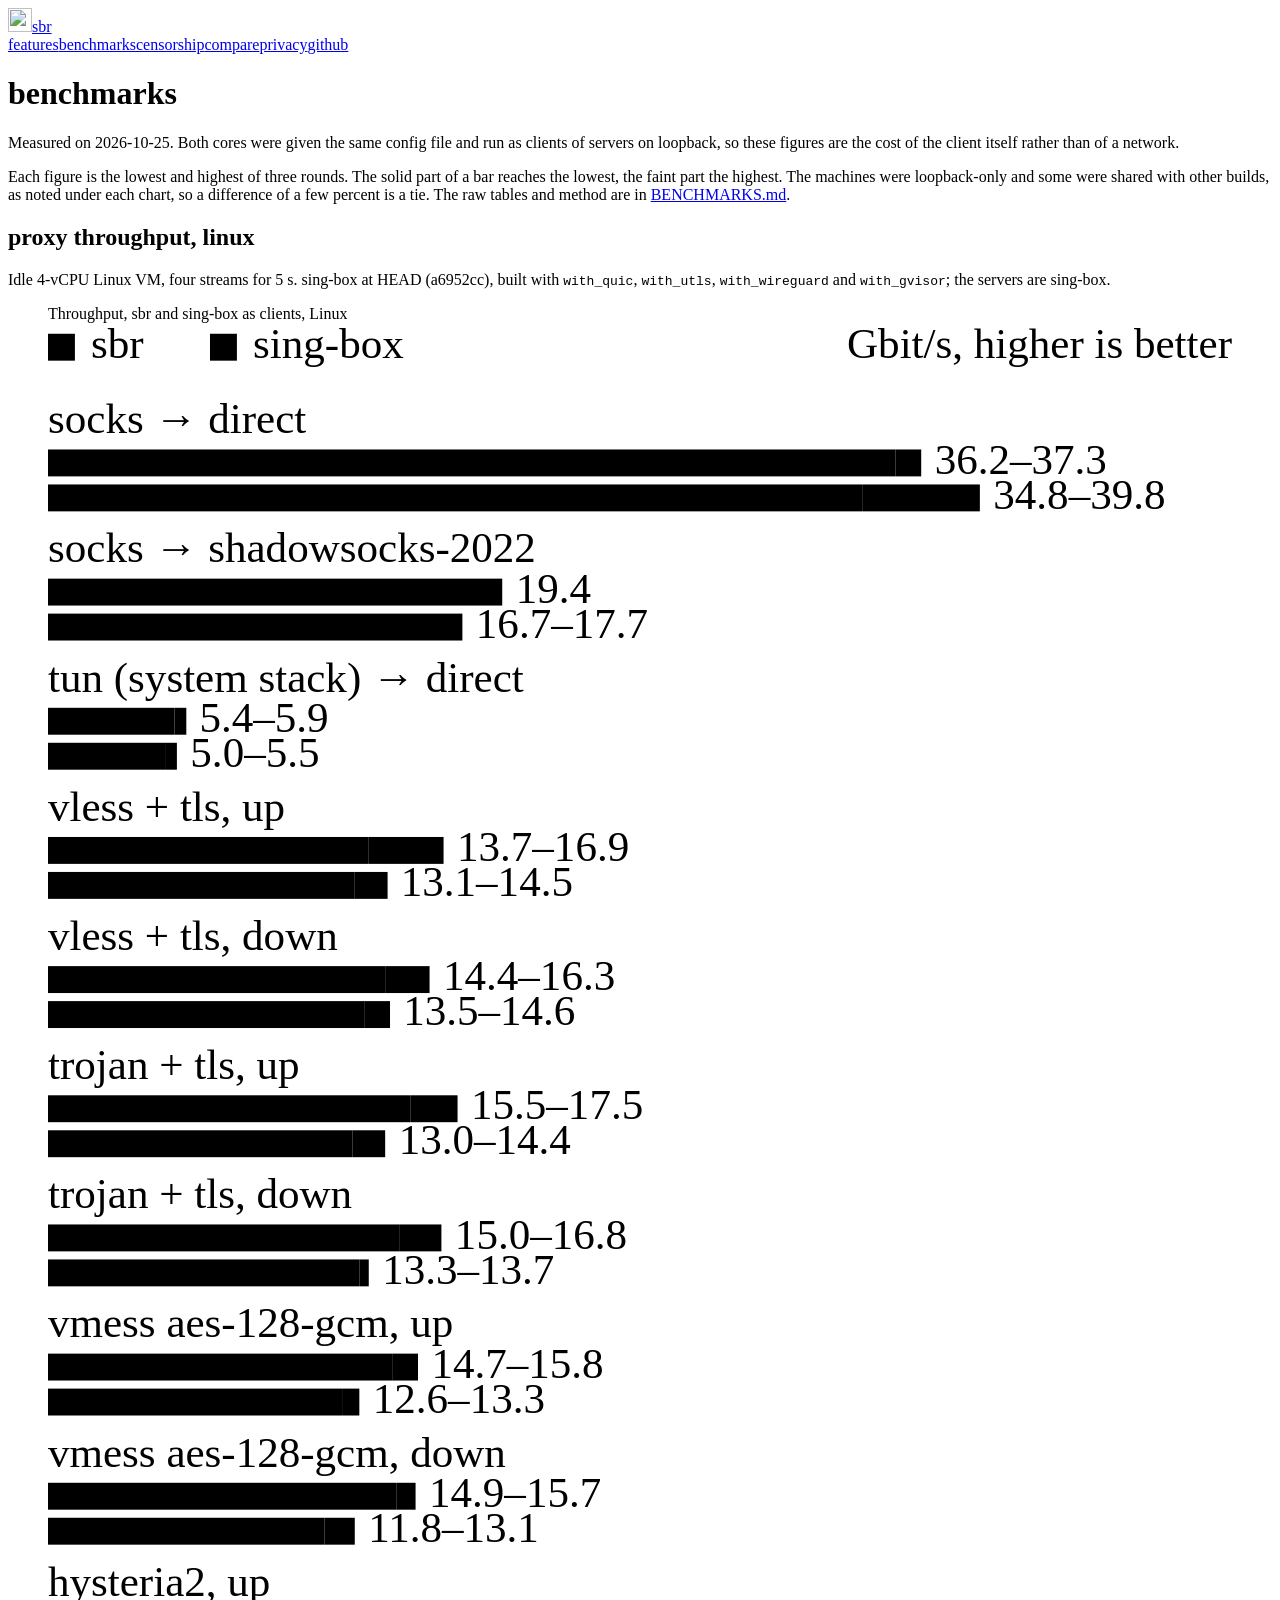
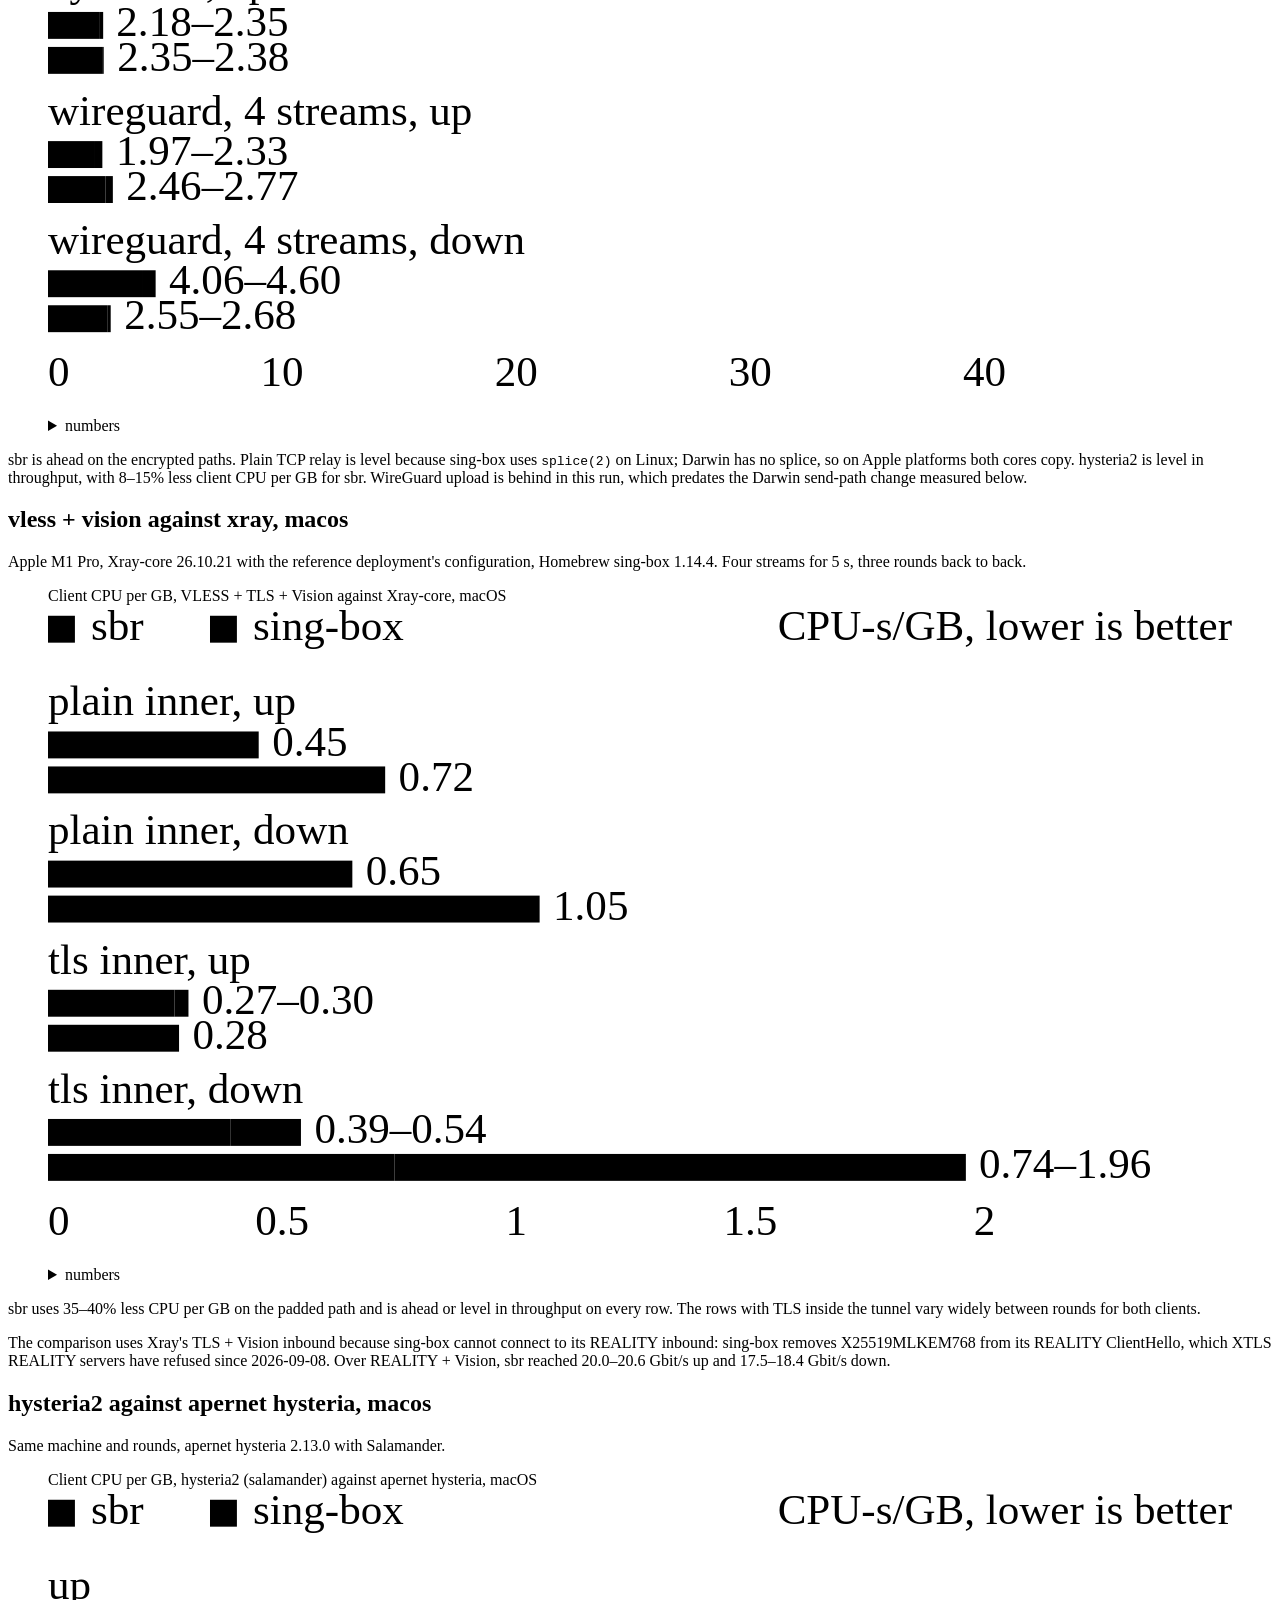
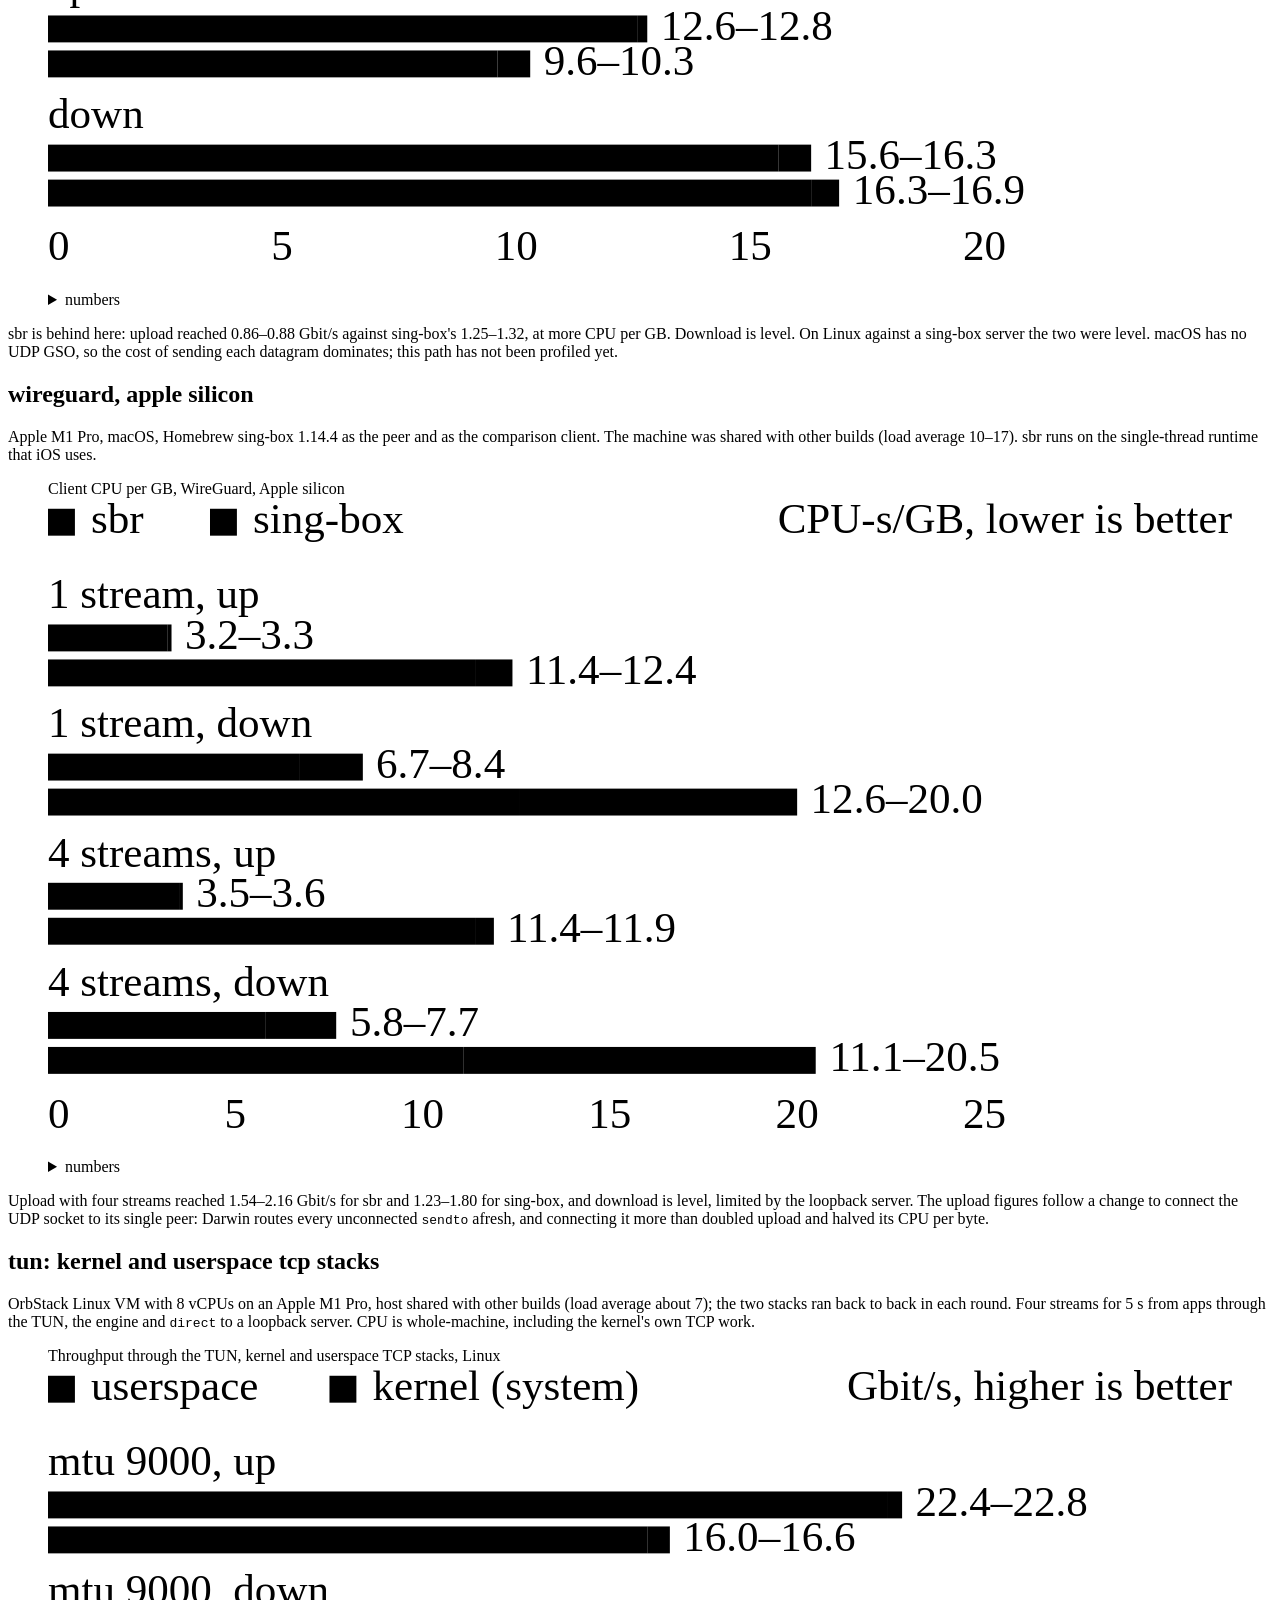
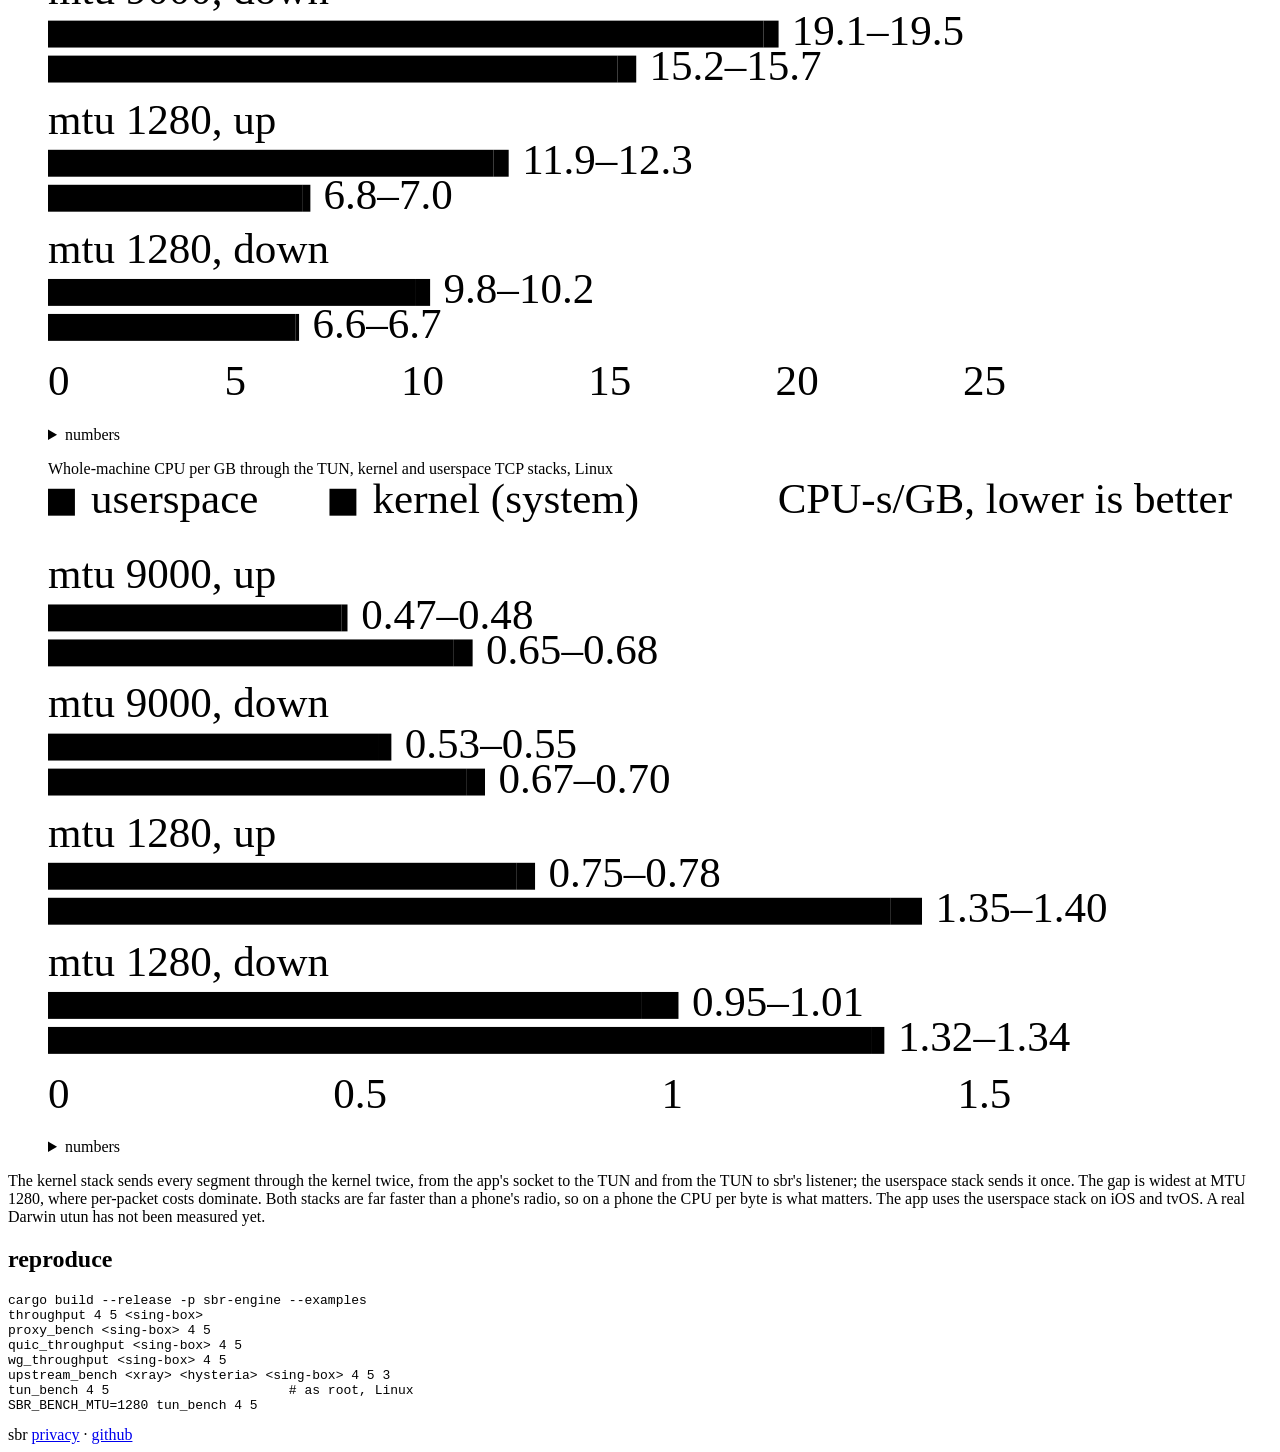
==== commit 0b06aad9: "App onboarding with QR import, diagnose leak checks, compare page The tunnel tab greets a first run " ====
--- a/site/public/benchmarks/index.html
+++ b/site/public/benchmarks/index.html
@@ -16,7 +16,7 @@
 <body>
 <header class="top"><div class="wrap">
 <a class="mark" href="/"><img src="/icon-96.png" alt="" width="24" height="24">sbr</a>
-<nav><a href="/features/">features</a><a href="/benchmarks/" aria-current="page">benchmarks</a><a href="/censorship/">censorship</a><a href="/privacy/">privacy</a><a href="https://github.com/radiosilence/sbr">github</a></nav>
+<nav><a href="/features/">features</a><a href="/benchmarks/" aria-current="page">benchmarks</a><a href="/censorship/">censorship</a><a href="/compare/">compare</a><a href="/privacy/">privacy</a><a href="https://github.com/radiosilence/sbr">github</a></nav>
 </div></header>
 
 <main class="wrap">
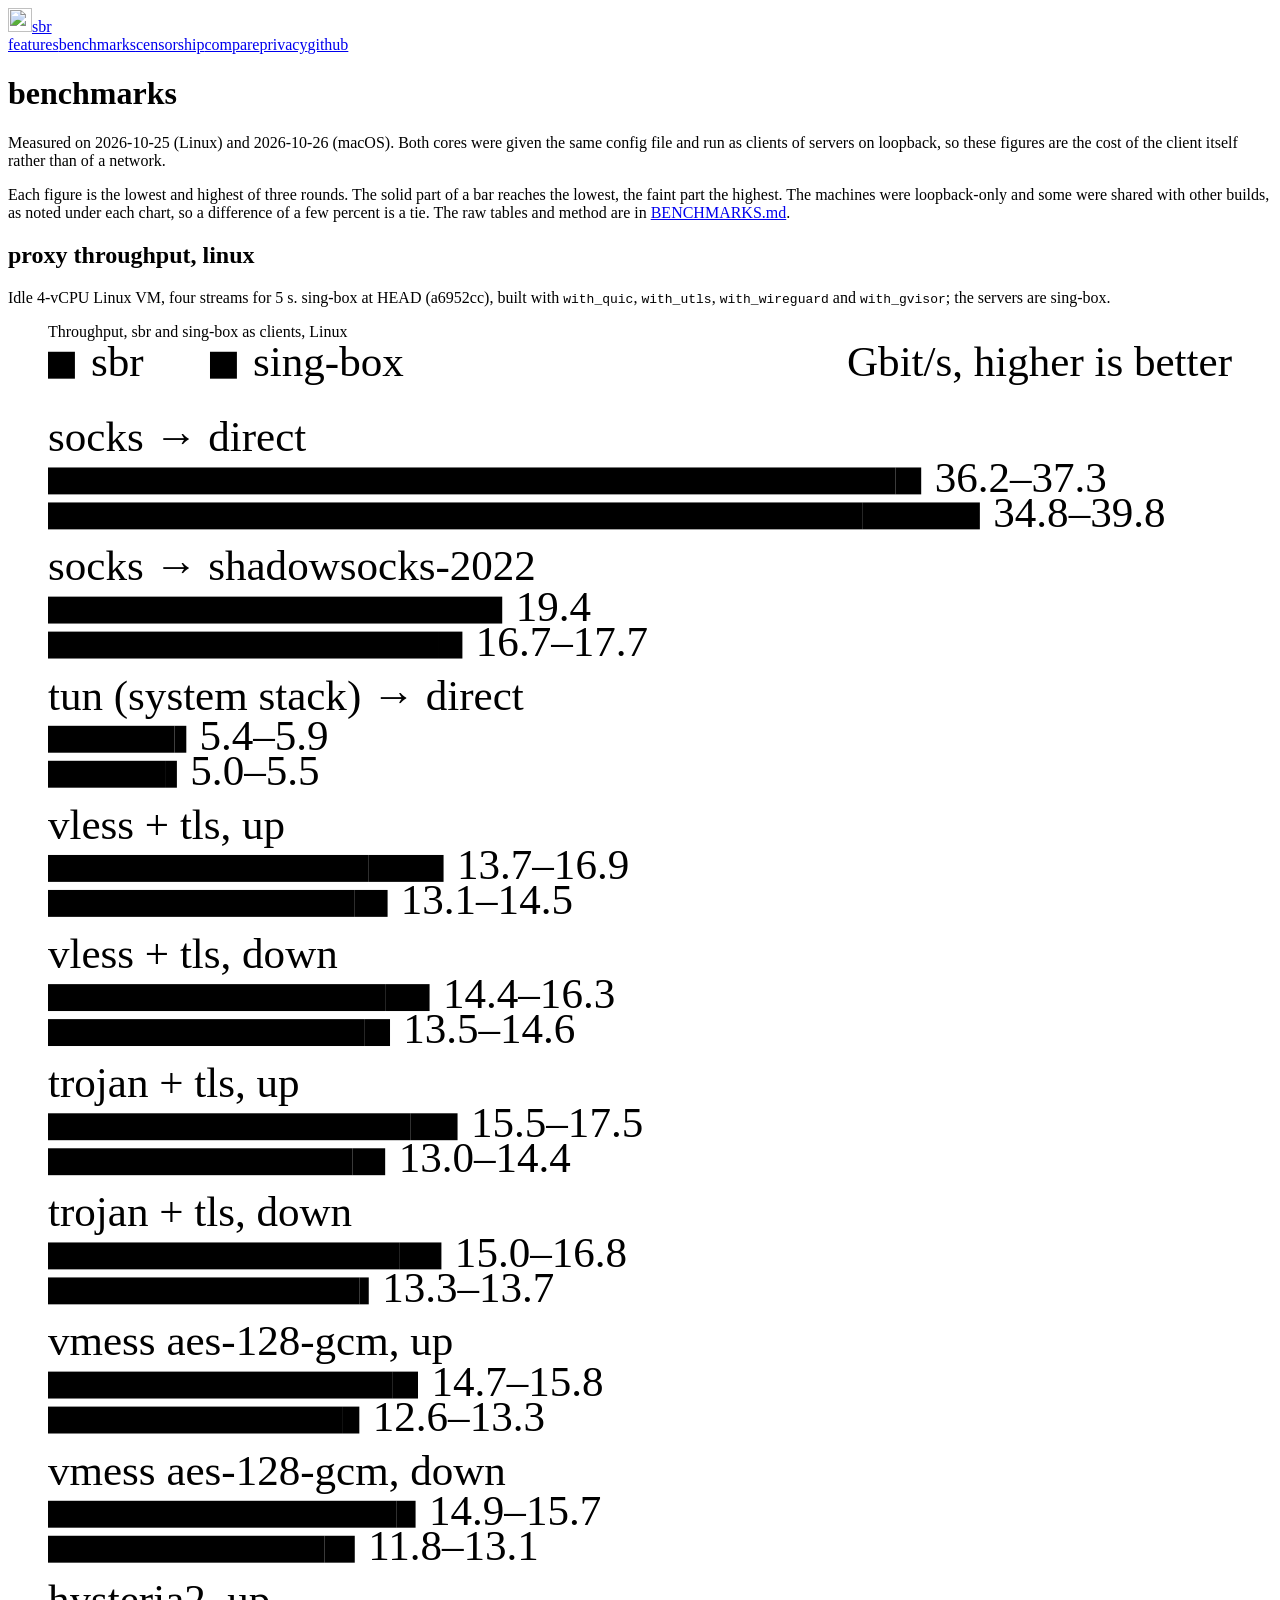
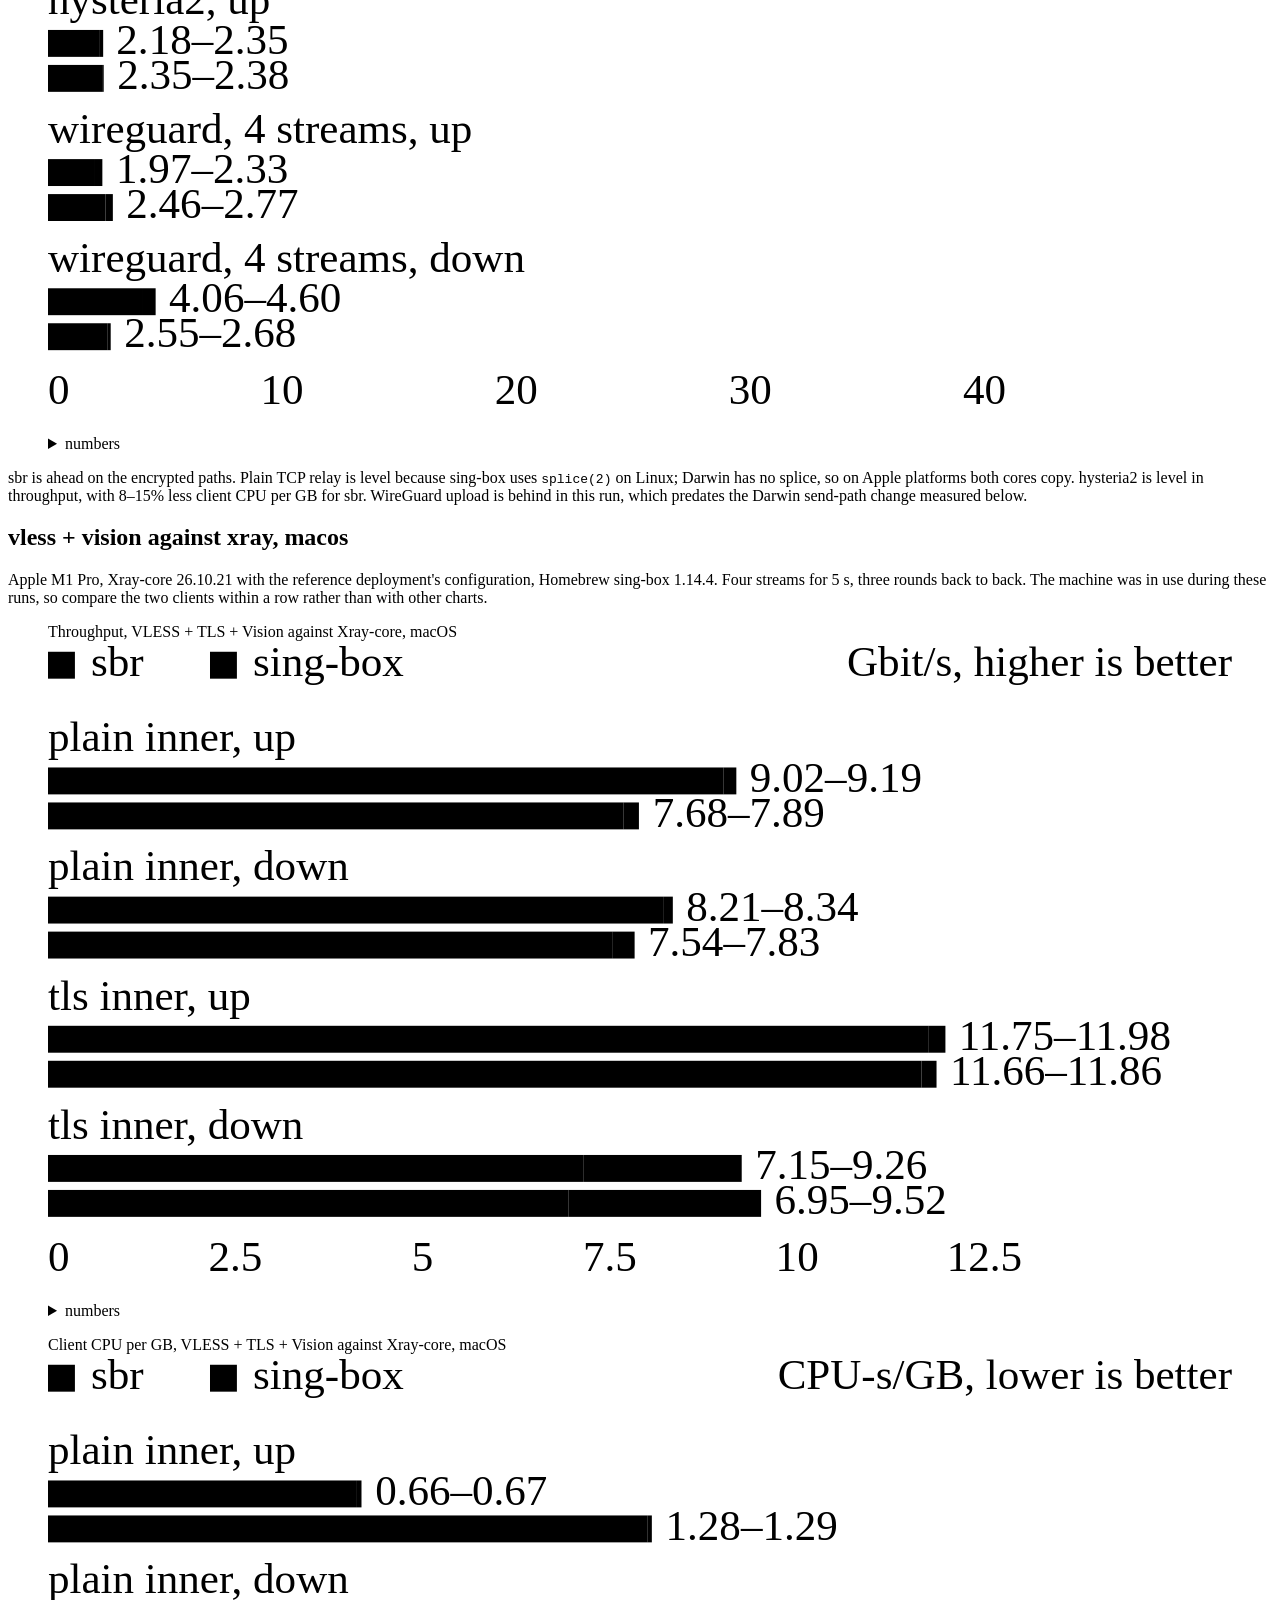
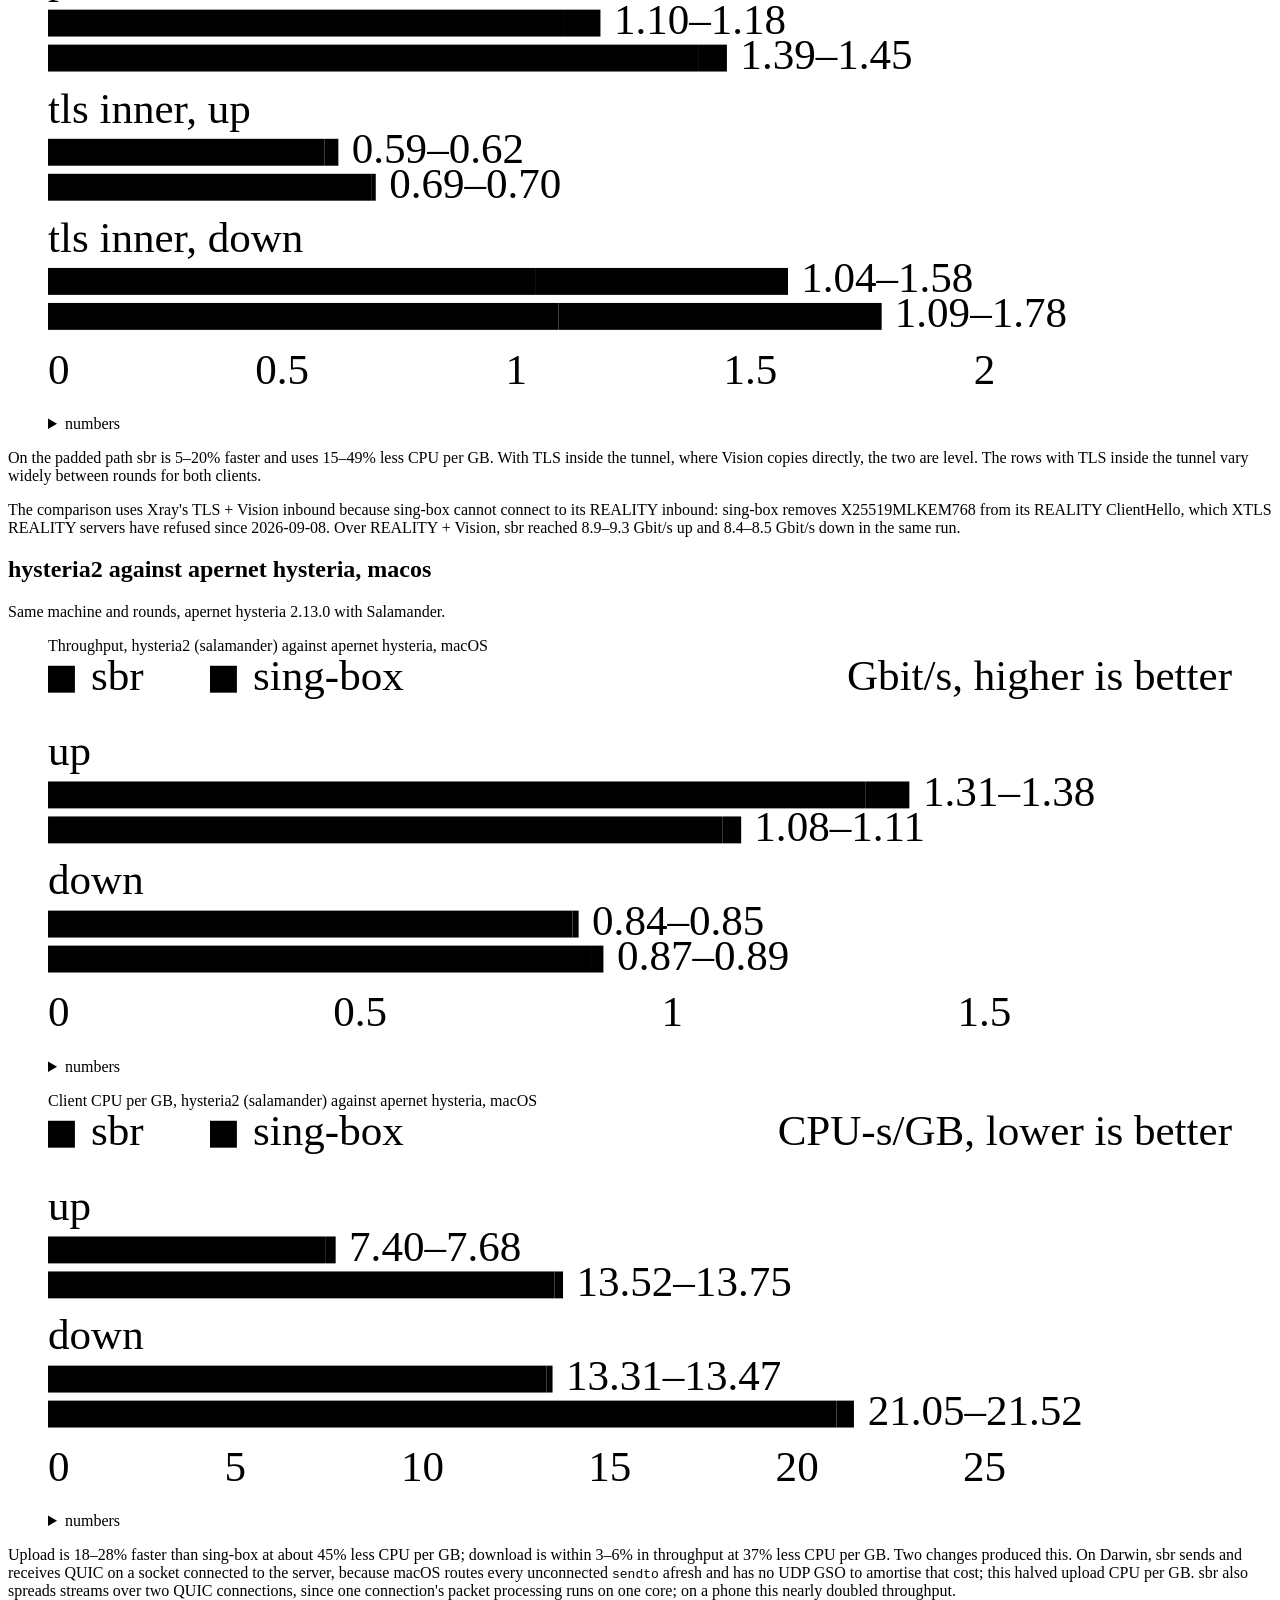
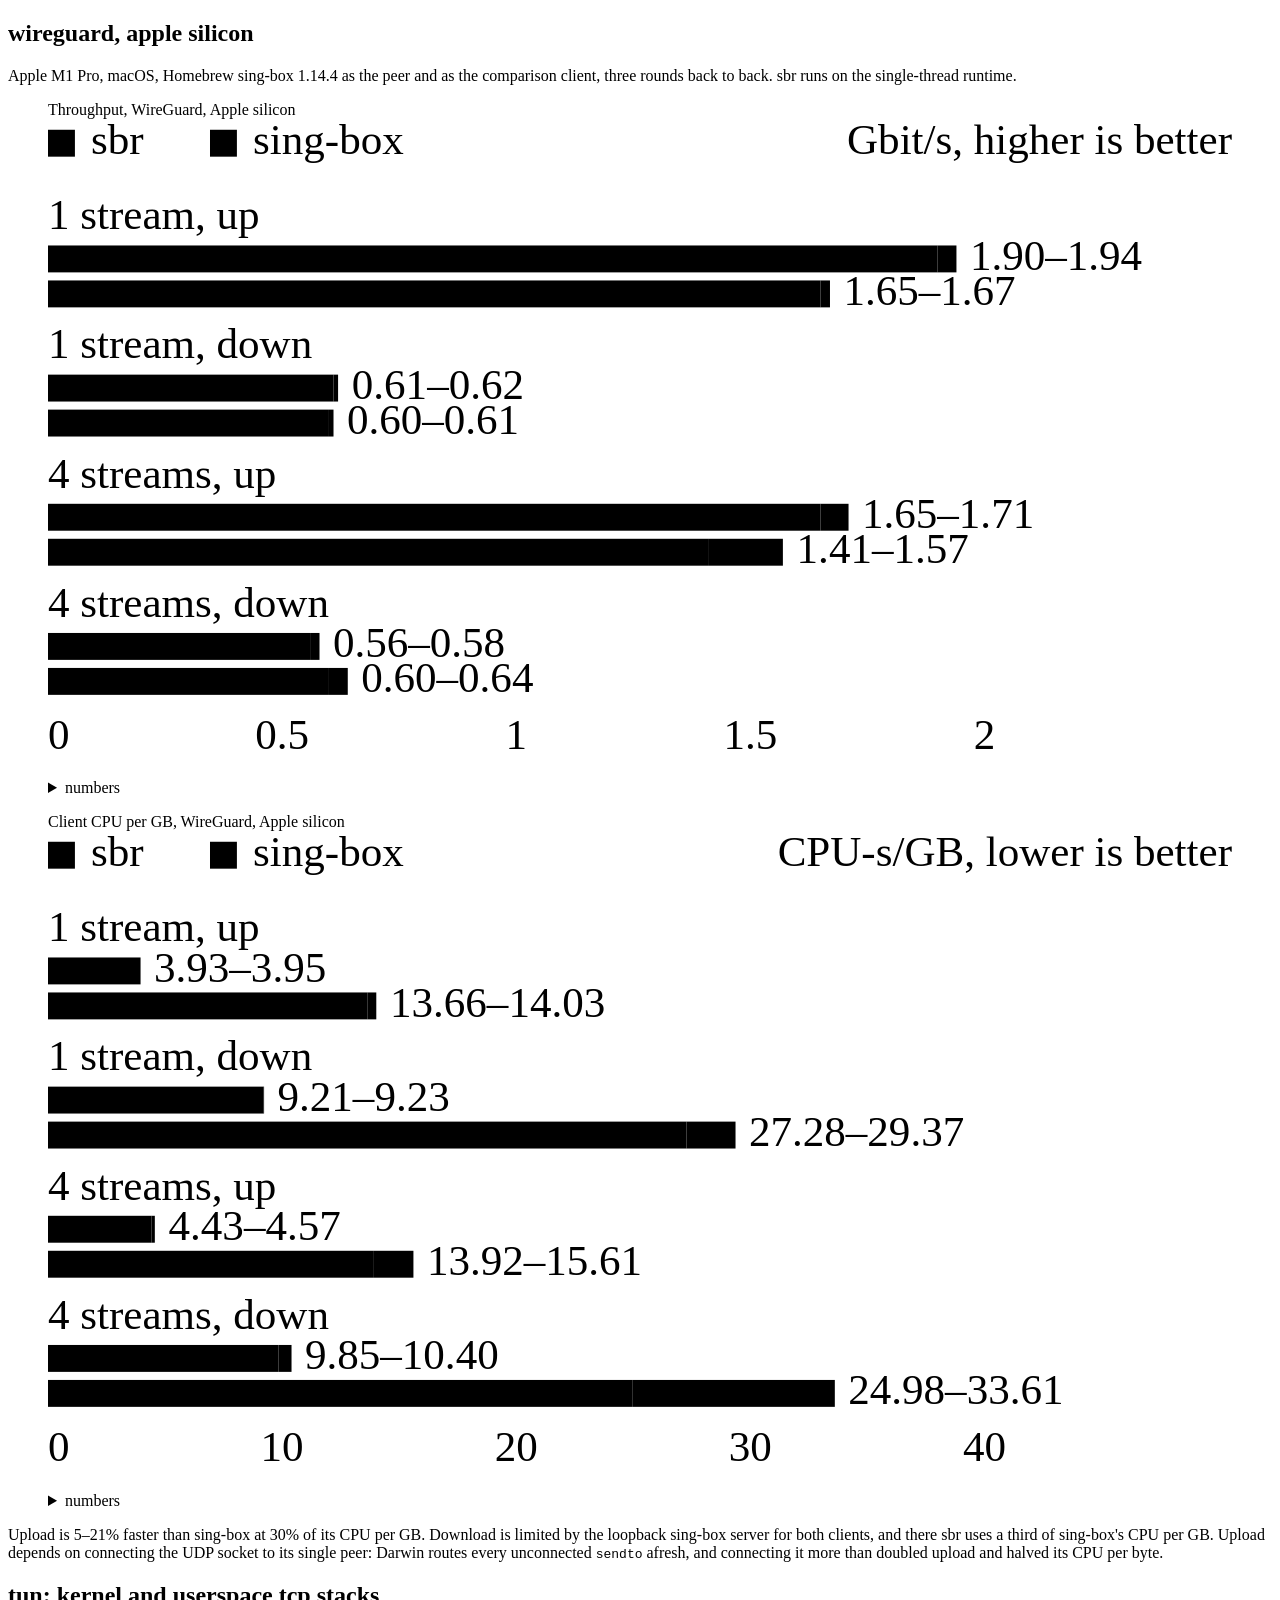
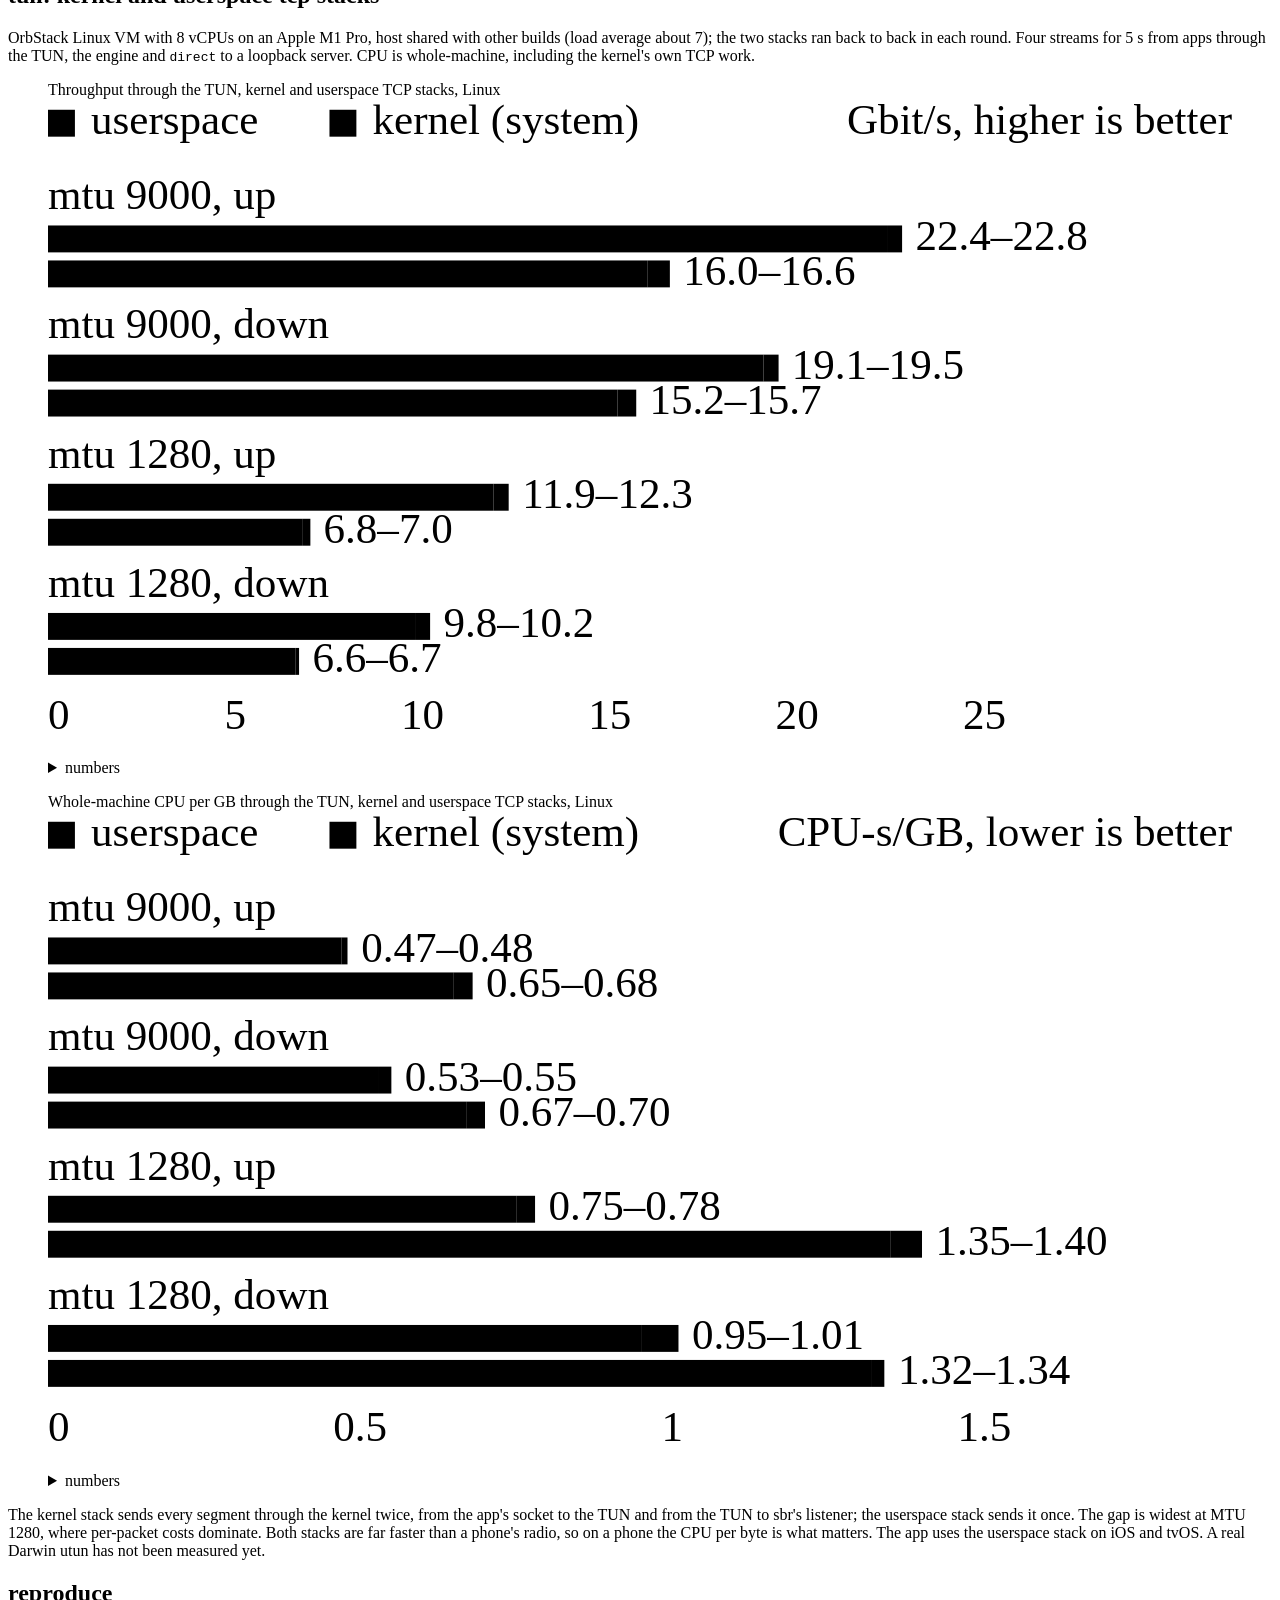
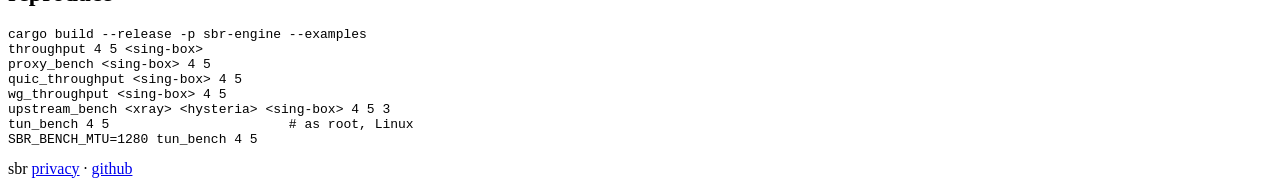
==== commit 03cd245c: "Benchmarks: macOS rerun after the hysteria2 and Darwin socket changes Co-Authored-By: Claude Opus 5." ====
--- a/site/public/benchmarks/index.html
+++ b/site/public/benchmarks/index.html
@@ -21,7 +21,7 @@
 
 <main class="wrap">
 <h1>benchmarks</h1>
-<p class="lede">Measured on 2026-10-25. Both cores were given the same config file and run as clients of servers on loopback, so these figures are the cost of the client itself rather than of a network.</p>
+<p class="lede">Measured on 2026-10-25 (Linux) and 2026-10-26 (macOS). Both cores were given the same config file and run as clients of servers on loopback, so these figures are the cost of the client itself rather than of a network.</p>
 <p>Each figure is the lowest and highest of three rounds. The solid part of a bar reaches the lowest, the faint part the highest. The machines were loopback-only and some were shared with other builds, as noted under each chart, so a difference of a few percent is a tie. The raw tables and method are in <a href="https://github.com/radiosilence/sbr/blob/main/BENCHMARKS.md">BENCHMARKS.md</a>.</p>
 
 <h2>proxy throughput, linux</h2>
@@ -136,7 +136,61 @@
 <p>sbr is ahead on the encrypted paths. Plain TCP relay is level because sing-box uses <code>splice(2)</code> on Linux; Darwin has no splice, so on Apple platforms both cores copy. hysteria2 is level in throughput, with 8–15% less client CPU per GB for sbr. WireGuard upload is behind in this run, which predates the Darwin send-path change measured below.</p>
 
 <h2>vless + vision against xray, macos</h2>
-<p class="fine">Apple M1 Pro, Xray-core 26.10.21 with the reference deployment's configuration, Homebrew sing-box 1.14.4. Four streams for 5 s, three rounds back to back.</p>
+<p class="fine">Apple M1 Pro, Xray-core 26.10.21 with the reference deployment's configuration, Homebrew sing-box 1.14.4. Four streams for 5 s, three rounds back to back. The machine was in use during these runs, so compare the two clients within a row rather than with other charts.</p>
+<!-- chart vision-throughput -->
+<figure id="vision-throughput">
+<figcaption>Throughput, VLESS + TLS + Vision against Xray-core, macOS</figcaption>
+<svg class="chart" viewBox="0 0 440 244" role="img" aria-labelledby="vision-throughput-t">
+<title id="vision-throughput-t">Throughput, VLESS + TLS + Vision against Xray-core, macOS, Gbit/s, higher is better</title>
+<rect class="s0" x="0" y="4" width="10" height="10"/>
+<text class="lg" x="16" y="13">sbr</text>
+<rect class="s1" x="60.2" y="4" width="10" height="10"/>
+<text class="lg" x="76.2" y="13">sing-box</text>
+<text class="lg dim" x="440" y="13" text-anchor="end">Gbit/s, higher is better</text>
+<line class="grid" x1="0.0" y1="26" x2="0.0" y2="218"/>
+<text class="tick" x="0.0" y="234" text-anchor="start">0</text>
+<line class="grid" x1="69.6" y1="26" x2="69.6" y2="218"/>
+<text class="tick" x="69.6" y="234" text-anchor="middle">2.5</text>
+<line class="grid" x1="139.2" y1="26" x2="139.2" y2="218"/>
+<text class="tick" x="139.2" y="234" text-anchor="middle">5</text>
+<line class="grid" x1="208.8" y1="26" x2="208.8" y2="218"/>
+<text class="tick" x="208.8" y="234" text-anchor="middle">7.5</text>
+<line class="grid" x1="278.4" y1="26" x2="278.4" y2="218"/>
+<text class="tick" x="278.4" y="234" text-anchor="middle">10</text>
+<line class="grid" x1="348.0" y1="26" x2="348.0" y2="218"/>
+<text class="tick" x="348.0" y="234" text-anchor="middle">12.5</text>
+<text class="lb" x="0" y="41">plain inner, up</text>
+<rect class="s0" x="0" y="47" width="251.1" height="10"/>
+<rect class="s0 range" x="251.1" y="47" width="4.7" height="10"/>
+<text class="val" x="260.8" y="56">9.02–9.19</text>
+<rect class="s1" x="0" y="60" width="213.8" height="10"/>
+<rect class="s1 range" x="213.8" y="60" width="5.8" height="10"/>
+<text class="val dim" x="224.7" y="69">7.68–7.89</text>
+<text class="lb" x="0" y="89">plain inner, down</text>
+<rect class="s0" x="0" y="95" width="228.6" height="10"/>
+<rect class="s0 range" x="228.6" y="95" width="3.6" height="10"/>
+<text class="val" x="237.2" y="104">8.21–8.34</text>
+<rect class="s1" x="0" y="108" width="209.9" height="10"/>
+<rect class="s1 range" x="209.9" y="108" width="8.1" height="10"/>
+<text class="val dim" x="223.0" y="117">7.54–7.83</text>
+<text class="lb" x="0" y="137">tls inner, up</text>
+<rect class="s0" x="0" y="143" width="327.1" height="10"/>
+<rect class="s0 range" x="327.1" y="143" width="6.4" height="10"/>
+<text class="val" x="338.5" y="152">11.75–11.98</text>
+<rect class="s1" x="0" y="156" width="324.6" height="10"/>
+<rect class="s1 range" x="324.6" y="156" width="5.6" height="10"/>
+<text class="val dim" x="335.2" y="165">11.66–11.86</text>
+<text class="lb" x="0" y="185">tls inner, down</text>
+<rect class="s0" x="0" y="191" width="199.1" height="10"/>
+<rect class="s0 range" x="199.1" y="191" width="58.7" height="10"/>
+<text class="val" x="262.8" y="200">7.15–9.26</text>
+<rect class="s1" x="0" y="204" width="193.5" height="10"/>
+<rect class="s1 range" x="193.5" y="204" width="71.5" height="10"/>
+<text class="val dim" x="270.0" y="213">6.95–9.52</text>
+</svg>
+<details><summary>numbers</summary><table><tr><th>path</th><th>sbr</th><th>sing-box</th></tr><tr><td>plain inner, up</td><td>9.02–9.19</td><td>7.68–7.89</td></tr><tr><td>plain inner, down</td><td>8.21–8.34</td><td>7.54–7.83</td></tr><tr><td>tls inner, up</td><td>11.75–11.98</td><td>11.66–11.86</td></tr><tr><td>tls inner, down</td><td>7.15–9.26</td><td>6.95–9.52</td></tr></table></details>
+</figure>
+<!-- /chart -->
 <!-- chart vision-cpu -->
 <figure id="vision-cpu">
 <figcaption>Client CPU per GB, VLESS + TLS + Vision against Xray-core, macOS</figcaption>
@@ -158,37 +212,78 @@
 <line class="grid" x1="348.0" y1="26" x2="348.0" y2="218"/>
 <text class="tick" x="348.0" y="234" text-anchor="middle">2</text>
 <text class="lb" x="0" y="41">plain inner, up</text>
-<rect class="s0" x="0" y="47" width="78.3" height="10"/>
-<text class="val" x="83.3" y="56">0.45</text>
-<rect class="s1" x="0" y="60" width="125.3" height="10"/>
-<text class="val dim" x="130.3" y="69">0.72</text>
+<rect class="s0" x="0" y="47" width="114.8" height="10"/>
+<rect class="s0 range" x="114.8" y="47" width="1.7" height="10"/>
+<text class="val" x="121.6" y="56">0.66–0.67</text>
+<rect class="s1" x="0" y="60" width="222.7" height="10"/>
+<rect class="s1 range" x="222.7" y="60" width="1.7" height="10"/>
+<text class="val dim" x="229.5" y="69">1.28–1.29</text>
 <text class="lb" x="0" y="89">plain inner, down</text>
-<rect class="s0" x="0" y="95" width="113.1" height="10"/>
-<text class="val" x="118.1" y="104">0.65</text>
-<rect class="s1" x="0" y="108" width="182.7" height="10"/>
-<text class="val dim" x="187.7" y="117">1.05</text>
+<rect class="s0" x="0" y="95" width="191.4" height="10"/>
+<rect class="s0 range" x="191.4" y="95" width="13.9" height="10"/>
+<text class="val" x="210.3" y="104">1.10–1.18</text>
+<rect class="s1" x="0" y="108" width="241.9" height="10"/>
+<rect class="s1 range" x="241.9" y="108" width="10.4" height="10"/>
+<text class="val dim" x="257.3" y="117">1.39–1.45</text>
 <text class="lb" x="0" y="137">tls inner, up</text>
-<rect class="s0" x="0" y="143" width="47.0" height="10"/>
-<rect class="s0 range" x="47.0" y="143" width="5.2" height="10"/>
-<text class="val" x="57.2" y="152">0.27–0.30</text>
-<rect class="s1" x="0" y="156" width="48.7" height="10"/>
-<text class="val dim" x="53.7" y="165">0.28</text>
+<rect class="s0" x="0" y="143" width="102.7" height="10"/>
+<rect class="s0 range" x="102.7" y="143" width="5.2" height="10"/>
+<text class="val" x="112.9" y="152">0.59–0.62</text>
+<rect class="s1" x="0" y="156" width="120.1" height="10"/>
+<rect class="s1 range" x="120.1" y="156" width="1.7" height="10"/>
+<text class="val dim" x="126.8" y="165">0.69–0.70</text>
 <text class="lb" x="0" y="185">tls inner, down</text>
-<rect class="s0" x="0" y="191" width="67.9" height="10"/>
-<rect class="s0 range" x="67.9" y="191" width="26.1" height="10"/>
-<text class="val" x="99.0" y="200">0.39–0.54</text>
-<rect class="s1" x="0" y="204" width="128.8" height="10"/>
-<rect class="s1 range" x="128.8" y="204" width="212.3" height="10"/>
-<text class="val dim" x="346.0" y="213">0.74–1.96</text>
-</svg>
-<details><summary>numbers</summary><table><tr><th>path</th><th>sbr</th><th>sing-box</th></tr><tr><td>plain inner, up</td><td>0.45</td><td>0.72</td></tr><tr><td>plain inner, down</td><td>0.65</td><td>1.05</td></tr><tr><td>tls inner, up</td><td>0.27–0.30</td><td>0.28</td></tr><tr><td>tls inner, down</td><td>0.39–0.54</td><td>0.74–1.96</td></tr></table></details>
-</figure>
-<!-- /chart -->
-<p>sbr uses 35–40% less CPU per GB on the padded path and is ahead or level in throughput on every row. The rows with TLS inside the tunnel vary widely between rounds for both clients.</p>
-<p>The comparison uses Xray's TLS + Vision inbound because sing-box cannot connect to its REALITY inbound: sing-box removes X25519MLKEM768 from its REALITY ClientHello, which XTLS REALITY servers have refused since 2026-09-08. Over REALITY + Vision, sbr reached 20.0–20.6 Gbit/s up and 17.5–18.4 Gbit/s down.</p>
+<rect class="s0" x="0" y="191" width="181.0" height="10"/>
+<rect class="s0 range" x="181.0" y="191" width="94.0" height="10"/>
+<text class="val" x="279.9" y="200">1.04–1.58</text>
+<rect class="s1" x="0" y="204" width="189.7" height="10"/>
+<rect class="s1 range" x="189.7" y="204" width="120.1" height="10"/>
+<text class="val dim" x="314.7" y="213">1.09–1.78</text>
+</svg>
+<details><summary>numbers</summary><table><tr><th>path</th><th>sbr</th><th>sing-box</th></tr><tr><td>plain inner, up</td><td>0.66–0.67</td><td>1.28–1.29</td></tr><tr><td>plain inner, down</td><td>1.10–1.18</td><td>1.39–1.45</td></tr><tr><td>tls inner, up</td><td>0.59–0.62</td><td>0.69–0.70</td></tr><tr><td>tls inner, down</td><td>1.04–1.58</td><td>1.09–1.78</td></tr></table></details>
+</figure>
+<!-- /chart -->
+<p>On the padded path sbr is 5–20% faster and uses 15–49% less CPU per GB. With TLS inside the tunnel, where Vision copies directly, the two are level. The rows with TLS inside the tunnel vary widely between rounds for both clients.</p>
+<p>The comparison uses Xray's TLS + Vision inbound because sing-box cannot connect to its REALITY inbound: sing-box removes X25519MLKEM768 from its REALITY ClientHello, which XTLS REALITY servers have refused since 2026-09-08. Over REALITY + Vision, sbr reached 8.9–9.3 Gbit/s up and 8.4–8.5 Gbit/s down in the same run.</p>
 
 <h2>hysteria2 against apernet hysteria, macos</h2>
 <p class="fine">Same machine and rounds, apernet hysteria 2.13.0 with Salamander.</p>
+<!-- chart hysteria2-throughput -->
+<figure id="hysteria2-throughput">
+<figcaption>Throughput, hysteria2 (salamander) against apernet hysteria, macOS</figcaption>
+<svg class="chart" viewBox="0 0 440 148" role="img" aria-labelledby="hysteria2-throughput-t">
+<title id="hysteria2-throughput-t">Throughput, hysteria2 (salamander) against apernet hysteria, macOS, Gbit/s, higher is better</title>
+<rect class="s0" x="0" y="4" width="10" height="10"/>
+<text class="lg" x="16" y="13">sbr</text>
+<rect class="s1" x="60.2" y="4" width="10" height="10"/>
+<text class="lg" x="76.2" y="13">sing-box</text>
+<text class="lg dim" x="440" y="13" text-anchor="end">Gbit/s, higher is better</text>
+<line class="grid" x1="0.0" y1="26" x2="0.0" y2="122"/>
+<text class="tick" x="0.0" y="138" text-anchor="start">0</text>
+<line class="grid" x1="116.0" y1="26" x2="116.0" y2="122"/>
+<text class="tick" x="116.0" y="138" text-anchor="middle">0.5</text>
+<line class="grid" x1="232.0" y1="26" x2="232.0" y2="122"/>
+<text class="tick" x="232.0" y="138" text-anchor="middle">1</text>
+<line class="grid" x1="348.0" y1="26" x2="348.0" y2="122"/>
+<text class="tick" x="348.0" y="138" text-anchor="middle">1.5</text>
+<text class="lb" x="0" y="41">up</text>
+<rect class="s0" x="0" y="47" width="303.9" height="10"/>
+<rect class="s0 range" x="303.9" y="47" width="16.2" height="10"/>
+<text class="val" x="325.2" y="56">1.31–1.38</text>
+<rect class="s1" x="0" y="60" width="250.6" height="10"/>
+<rect class="s1 range" x="250.6" y="60" width="7.0" height="10"/>
+<text class="val dim" x="262.5" y="69">1.08–1.11</text>
+<text class="lb" x="0" y="89">down</text>
+<rect class="s0" x="0" y="95" width="194.9" height="10"/>
+<rect class="s0 range" x="194.9" y="95" width="2.3" height="10"/>
+<text class="val" x="202.2" y="104">0.84–0.85</text>
+<rect class="s1" x="0" y="108" width="201.8" height="10"/>
+<rect class="s1 range" x="201.8" y="108" width="4.6" height="10"/>
+<text class="val dim" x="211.5" y="117">0.87–0.89</text>
+</svg>
+<details><summary>numbers</summary><table><tr><th>path</th><th>sbr</th><th>sing-box</th></tr><tr><td>up</td><td>1.31–1.38</td><td>1.08–1.11</td></tr><tr><td>down</td><td>0.84–0.85</td><td>0.87–0.89</td></tr></table></details>
+</figure>
+<!-- /chart -->
 <!-- chart hysteria2-cpu -->
 <figure id="hysteria2-cpu">
 <figcaption>Client CPU per GB, hysteria2 (salamander) against apernet hysteria, macOS</figcaption>
@@ -201,36 +296,90 @@
 <text class="lg dim" x="440" y="13" text-anchor="end">CPU-s/GB, lower is better</text>
 <line class="grid" x1="0.0" y1="26" x2="0.0" y2="122"/>
 <text class="tick" x="0.0" y="138" text-anchor="start">0</text>
-<line class="grid" x1="87.0" y1="26" x2="87.0" y2="122"/>
-<text class="tick" x="87.0" y="138" text-anchor="middle">5</text>
-<line class="grid" x1="174.0" y1="26" x2="174.0" y2="122"/>
-<text class="tick" x="174.0" y="138" text-anchor="middle">10</text>
-<line class="grid" x1="261.0" y1="26" x2="261.0" y2="122"/>
-<text class="tick" x="261.0" y="138" text-anchor="middle">15</text>
+<line class="grid" x1="69.6" y1="26" x2="69.6" y2="122"/>
+<text class="tick" x="69.6" y="138" text-anchor="middle">5</text>
+<line class="grid" x1="139.2" y1="26" x2="139.2" y2="122"/>
+<text class="tick" x="139.2" y="138" text-anchor="middle">10</text>
+<line class="grid" x1="208.8" y1="26" x2="208.8" y2="122"/>
+<text class="tick" x="208.8" y="138" text-anchor="middle">15</text>
+<line class="grid" x1="278.4" y1="26" x2="278.4" y2="122"/>
+<text class="tick" x="278.4" y="138" text-anchor="middle">20</text>
 <line class="grid" x1="348.0" y1="26" x2="348.0" y2="122"/>
-<text class="tick" x="348.0" y="138" text-anchor="middle">20</text>
+<text class="tick" x="348.0" y="138" text-anchor="middle">25</text>
 <text class="lb" x="0" y="41">up</text>
-<rect class="s0" x="0" y="47" width="219.2" height="10"/>
-<rect class="s0 range" x="219.2" y="47" width="3.5" height="10"/>
-<text class="val" x="227.7" y="56">12.6–12.8</text>
-<rect class="s1" x="0" y="60" width="167.0" height="10"/>
-<rect class="s1 range" x="167.0" y="60" width="12.2" height="10"/>
-<text class="val dim" x="184.2" y="69">9.6–10.3</text>
+<rect class="s0" x="0" y="47" width="103.0" height="10"/>
+<rect class="s0 range" x="103.0" y="47" width="3.9" height="10"/>
+<text class="val" x="111.9" y="56">7.40–7.68</text>
+<rect class="s1" x="0" y="60" width="188.2" height="10"/>
+<rect class="s1 range" x="188.2" y="60" width="3.2" height="10"/>
+<text class="val dim" x="196.4" y="69">13.52–13.75</text>
 <text class="lb" x="0" y="89">down</text>
-<rect class="s0" x="0" y="95" width="271.4" height="10"/>
-<rect class="s0 range" x="271.4" y="95" width="12.2" height="10"/>
-<text class="val" x="288.6" y="104">15.6–16.3</text>
-<rect class="s1" x="0" y="108" width="283.6" height="10"/>
-<rect class="s1 range" x="283.6" y="108" width="10.4" height="10"/>
-<text class="val dim" x="299.1" y="117">16.3–16.9</text>
-</svg>
-<details><summary>numbers</summary><table><tr><th>path</th><th>sbr</th><th>sing-box</th></tr><tr><td>up</td><td>12.6–12.8</td><td>9.6–10.3</td></tr><tr><td>down</td><td>15.6–16.3</td><td>16.3–16.9</td></tr></table></details>
-</figure>
-<!-- /chart -->
-<p>sbr is behind here: upload reached 0.86–0.88 Gbit/s against sing-box's 1.25–1.32, at more CPU per GB. Download is level. On Linux against a sing-box server the two were level. macOS has no UDP GSO, so the cost of sending each datagram dominates; this path has not been profiled yet.</p>
+<rect class="s0" x="0" y="95" width="185.3" height="10"/>
+<rect class="s0 range" x="185.3" y="95" width="2.2" height="10"/>
+<text class="val" x="192.5" y="104">13.31–13.47</text>
+<rect class="s1" x="0" y="108" width="293.0" height="10"/>
+<rect class="s1 range" x="293.0" y="108" width="6.5" height="10"/>
+<text class="val dim" x="304.6" y="117">21.05–21.52</text>
+</svg>
+<details><summary>numbers</summary><table><tr><th>path</th><th>sbr</th><th>sing-box</th></tr><tr><td>up</td><td>7.40–7.68</td><td>13.52–13.75</td></tr><tr><td>down</td><td>13.31–13.47</td><td>21.05–21.52</td></tr></table></details>
+</figure>
+<!-- /chart -->
+<p>Upload is 18–28% faster than sing-box at about 45% less CPU per GB; download is within 3–6% in throughput at 37% less CPU per GB. Two changes produced this. On Darwin, sbr sends and receives QUIC on a socket connected to the server, because macOS routes every unconnected <code>sendto</code> afresh and has no UDP GSO to amortise that cost; this halved upload CPU per GB. sbr also spreads streams over two QUIC connections, since one connection's packet processing runs on one core; on a phone this nearly doubled throughput.</p>
 
 <h2>wireguard, apple silicon</h2>
-<p class="fine">Apple M1 Pro, macOS, Homebrew sing-box 1.14.4 as the peer and as the comparison client. The machine was shared with other builds (load average 10–17). sbr runs on the single-thread runtime that iOS uses.</p>
+<p class="fine">Apple M1 Pro, macOS, Homebrew sing-box 1.14.4 as the peer and as the comparison client, three rounds back to back. sbr runs on the single-thread runtime.</p>
+<!-- chart wireguard-throughput -->
+<figure id="wireguard-throughput">
+<figcaption>Throughput, WireGuard, Apple silicon</figcaption>
+<svg class="chart" viewBox="0 0 440 244" role="img" aria-labelledby="wireguard-throughput-t">
+<title id="wireguard-throughput-t">Throughput, WireGuard, Apple silicon, Gbit/s, higher is better</title>
+<rect class="s0" x="0" y="4" width="10" height="10"/>
+<text class="lg" x="16" y="13">sbr</text>
+<rect class="s1" x="60.2" y="4" width="10" height="10"/>
+<text class="lg" x="76.2" y="13">sing-box</text>
+<text class="lg dim" x="440" y="13" text-anchor="end">Gbit/s, higher is better</text>
+<line class="grid" x1="0.0" y1="26" x2="0.0" y2="218"/>
+<text class="tick" x="0.0" y="234" text-anchor="start">0</text>
+<line class="grid" x1="87.0" y1="26" x2="87.0" y2="218"/>
+<text class="tick" x="87.0" y="234" text-anchor="middle">0.5</text>
+<line class="grid" x1="174.0" y1="26" x2="174.0" y2="218"/>
+<text class="tick" x="174.0" y="234" text-anchor="middle">1</text>
+<line class="grid" x1="261.0" y1="26" x2="261.0" y2="218"/>
+<text class="tick" x="261.0" y="234" text-anchor="middle">1.5</text>
+<line class="grid" x1="348.0" y1="26" x2="348.0" y2="218"/>
+<text class="tick" x="348.0" y="234" text-anchor="middle">2</text>
+<text class="lb" x="0" y="41">1 stream, up</text>
+<rect class="s0" x="0" y="47" width="330.6" height="10"/>
+<rect class="s0 range" x="330.6" y="47" width="7.0" height="10"/>
+<text class="val" x="342.6" y="56">1.90–1.94</text>
+<rect class="s1" x="0" y="60" width="287.1" height="10"/>
+<rect class="s1 range" x="287.1" y="60" width="3.5" height="10"/>
+<text class="val dim" x="295.6" y="69">1.65–1.67</text>
+<text class="lb" x="0" y="89">1 stream, down</text>
+<rect class="s0" x="0" y="95" width="106.1" height="10"/>
+<rect class="s0 range" x="106.1" y="95" width="1.7" height="10"/>
+<text class="val" x="112.9" y="104">0.61–0.62</text>
+<rect class="s1" x="0" y="108" width="104.4" height="10"/>
+<rect class="s1 range" x="104.4" y="108" width="1.7" height="10"/>
+<text class="val dim" x="111.1" y="117">0.60–0.61</text>
+<text class="lb" x="0" y="137">4 streams, up</text>
+<rect class="s0" x="0" y="143" width="287.1" height="10"/>
+<rect class="s0 range" x="287.1" y="143" width="10.4" height="10"/>
+<text class="val" x="302.5" y="152">1.65–1.71</text>
+<rect class="s1" x="0" y="156" width="245.3" height="10"/>
+<rect class="s1 range" x="245.3" y="156" width="27.8" height="10"/>
+<text class="val dim" x="278.2" y="165">1.41–1.57</text>
+<text class="lb" x="0" y="185">4 streams, down</text>
+<rect class="s0" x="0" y="191" width="97.4" height="10"/>
+<rect class="s0 range" x="97.4" y="191" width="3.5" height="10"/>
+<text class="val" x="105.9" y="200">0.56–0.58</text>
+<rect class="s1" x="0" y="204" width="104.4" height="10"/>
+<rect class="s1 range" x="104.4" y="204" width="7.0" height="10"/>
+<text class="val dim" x="116.4" y="213">0.60–0.64</text>
+</svg>
+<details><summary>numbers</summary><table><tr><th>path</th><th>sbr</th><th>sing-box</th></tr><tr><td>1 stream, up</td><td>1.90–1.94</td><td>1.65–1.67</td></tr><tr><td>1 stream, down</td><td>0.61–0.62</td><td>0.60–0.61</td></tr><tr><td>4 streams, up</td><td>1.65–1.71</td><td>1.41–1.57</td></tr><tr><td>4 streams, down</td><td>0.56–0.58</td><td>0.60–0.64</td></tr></table></details>
+</figure>
+<!-- /chart -->
 <!-- chart wireguard-cpu -->
 <figure id="wireguard-cpu">
 <figcaption>Client CPU per GB, WireGuard, Apple silicon</figcaption>
@@ -243,49 +392,47 @@
 <text class="lg dim" x="440" y="13" text-anchor="end">CPU-s/GB, lower is better</text>
 <line class="grid" x1="0.0" y1="26" x2="0.0" y2="218"/>
 <text class="tick" x="0.0" y="234" text-anchor="start">0</text>
-<line class="grid" x1="69.6" y1="26" x2="69.6" y2="218"/>
-<text class="tick" x="69.6" y="234" text-anchor="middle">5</text>
-<line class="grid" x1="139.2" y1="26" x2="139.2" y2="218"/>
-<text class="tick" x="139.2" y="234" text-anchor="middle">10</text>
-<line class="grid" x1="208.8" y1="26" x2="208.8" y2="218"/>
-<text class="tick" x="208.8" y="234" text-anchor="middle">15</text>
-<line class="grid" x1="278.4" y1="26" x2="278.4" y2="218"/>
-<text class="tick" x="278.4" y="234" text-anchor="middle">20</text>
+<line class="grid" x1="87.0" y1="26" x2="87.0" y2="218"/>
+<text class="tick" x="87.0" y="234" text-anchor="middle">10</text>
+<line class="grid" x1="174.0" y1="26" x2="174.0" y2="218"/>
+<text class="tick" x="174.0" y="234" text-anchor="middle">20</text>
+<line class="grid" x1="261.0" y1="26" x2="261.0" y2="218"/>
+<text class="tick" x="261.0" y="234" text-anchor="middle">30</text>
 <line class="grid" x1="348.0" y1="26" x2="348.0" y2="218"/>
-<text class="tick" x="348.0" y="234" text-anchor="middle">25</text>
+<text class="tick" x="348.0" y="234" text-anchor="middle">40</text>
 <text class="lb" x="0" y="41">1 stream, up</text>
-<rect class="s0" x="0" y="47" width="44.5" height="10"/>
-<rect class="s0 range" x="44.5" y="47" width="1.4" height="10"/>
-<text class="val" x="50.9" y="56">3.2–3.3</text>
-<rect class="s1" x="0" y="60" width="158.7" height="10"/>
-<rect class="s1 range" x="158.7" y="60" width="13.9" height="10"/>
-<text class="val dim" x="177.6" y="69">11.4–12.4</text>
+<rect class="s0" x="0" y="47" width="34.2" height="10"/>
+<rect class="s0 range" x="34.2" y="47" width="0.2" height="10"/>
+<text class="val" x="39.4" y="56">3.93–3.95</text>
+<rect class="s1" x="0" y="60" width="118.8" height="10"/>
+<rect class="s1 range" x="118.8" y="60" width="3.2" height="10"/>
+<text class="val dim" x="127.1" y="69">13.66–14.03</text>
 <text class="lb" x="0" y="89">1 stream, down</text>
-<rect class="s0" x="0" y="95" width="93.3" height="10"/>
-<rect class="s0 range" x="93.3" y="95" width="23.7" height="10"/>
-<text class="val" x="121.9" y="104">6.7–8.4</text>
-<rect class="s1" x="0" y="108" width="175.4" height="10"/>
-<rect class="s1 range" x="175.4" y="108" width="103.0" height="10"/>
-<text class="val dim" x="283.4" y="117">12.6–20.0</text>
+<rect class="s0" x="0" y="95" width="80.1" height="10"/>
+<rect class="s0 range" x="80.1" y="95" width="0.2" height="10"/>
+<text class="val" x="85.3" y="104">9.21–9.23</text>
+<rect class="s1" x="0" y="108" width="237.3" height="10"/>
+<rect class="s1 range" x="237.3" y="108" width="18.2" height="10"/>
+<text class="val dim" x="260.5" y="117">27.28–29.37</text>
 <text class="lb" x="0" y="137">4 streams, up</text>
-<rect class="s0" x="0" y="143" width="48.7" height="10"/>
-<rect class="s0 range" x="48.7" y="143" width="1.4" height="10"/>
-<text class="val" x="55.1" y="152">3.5–3.6</text>
-<rect class="s1" x="0" y="156" width="158.7" height="10"/>
-<rect class="s1 range" x="158.7" y="156" width="7.0" height="10"/>
-<text class="val dim" x="170.6" y="165">11.4–11.9</text>
+<rect class="s0" x="0" y="143" width="38.5" height="10"/>
+<rect class="s0 range" x="38.5" y="143" width="1.2" height="10"/>
+<text class="val" x="44.8" y="152">4.43–4.57</text>
+<rect class="s1" x="0" y="156" width="121.1" height="10"/>
+<rect class="s1 range" x="121.1" y="156" width="14.7" height="10"/>
+<text class="val dim" x="140.8" y="165">13.92–15.61</text>
 <text class="lb" x="0" y="185">4 streams, down</text>
-<rect class="s0" x="0" y="191" width="80.7" height="10"/>
-<rect class="s0 range" x="80.7" y="191" width="26.4" height="10"/>
-<text class="val" x="112.2" y="200">5.8–7.7</text>
-<rect class="s1" x="0" y="204" width="154.5" height="10"/>
-<rect class="s1 range" x="154.5" y="204" width="130.8" height="10"/>
-<text class="val dim" x="290.4" y="213">11.1–20.5</text>
-</svg>
-<details><summary>numbers</summary><table><tr><th>path</th><th>sbr</th><th>sing-box</th></tr><tr><td>1 stream, up</td><td>3.2–3.3</td><td>11.4–12.4</td></tr><tr><td>1 stream, down</td><td>6.7–8.4</td><td>12.6–20.0</td></tr><tr><td>4 streams, up</td><td>3.5–3.6</td><td>11.4–11.9</td></tr><tr><td>4 streams, down</td><td>5.8–7.7</td><td>11.1–20.5</td></tr></table></details>
-</figure>
-<!-- /chart -->
-<p>Upload with four streams reached 1.54–2.16 Gbit/s for sbr and 1.23–1.80 for sing-box, and download is level, limited by the loopback server. The upload figures follow a change to connect the UDP socket to its single peer: Darwin routes every unconnected <code>sendto</code> afresh, and connecting it more than doubled upload and halved its CPU per byte.</p>
+<rect class="s0" x="0" y="191" width="85.7" height="10"/>
+<rect class="s0 range" x="85.7" y="191" width="4.8" height="10"/>
+<text class="val" x="95.5" y="200">9.85–10.40</text>
+<rect class="s1" x="0" y="204" width="217.3" height="10"/>
+<rect class="s1 range" x="217.3" y="204" width="75.1" height="10"/>
+<text class="val dim" x="297.4" y="213">24.98–33.61</text>
+</svg>
+<details><summary>numbers</summary><table><tr><th>path</th><th>sbr</th><th>sing-box</th></tr><tr><td>1 stream, up</td><td>3.93–3.95</td><td>13.66–14.03</td></tr><tr><td>1 stream, down</td><td>9.21–9.23</td><td>27.28–29.37</td></tr><tr><td>4 streams, up</td><td>4.43–4.57</td><td>13.92–15.61</td></tr><tr><td>4 streams, down</td><td>9.85–10.40</td><td>24.98–33.61</td></tr></table></details>
+</figure>
+<!-- /chart -->
+<p>Upload is 5–21% faster than sing-box at 30% of its CPU per GB. Download is limited by the loopback sing-box server for both clients, and there sbr uses a third of sing-box's CPU per GB. Upload depends on connecting the UDP socket to its single peer: Darwin routes every unconnected <code>sendto</code> afresh, and connecting it more than doubled upload and halved its CPU per byte.</p>
 
 <h2 id="tun">tun: kernel and userspace tcp stacks</h2>
 <p class="fine">OrbStack Linux VM with 8 vCPUs on an Apple M1 Pro, host shared with other builds (load average about 7); the two stacks ran back to back in each round. Four streams for 5 s from apps through the TUN, the engine and <code>direct</code> to a loopback server. CPU is whole-machine, including the kernel's own TCP work.</p>
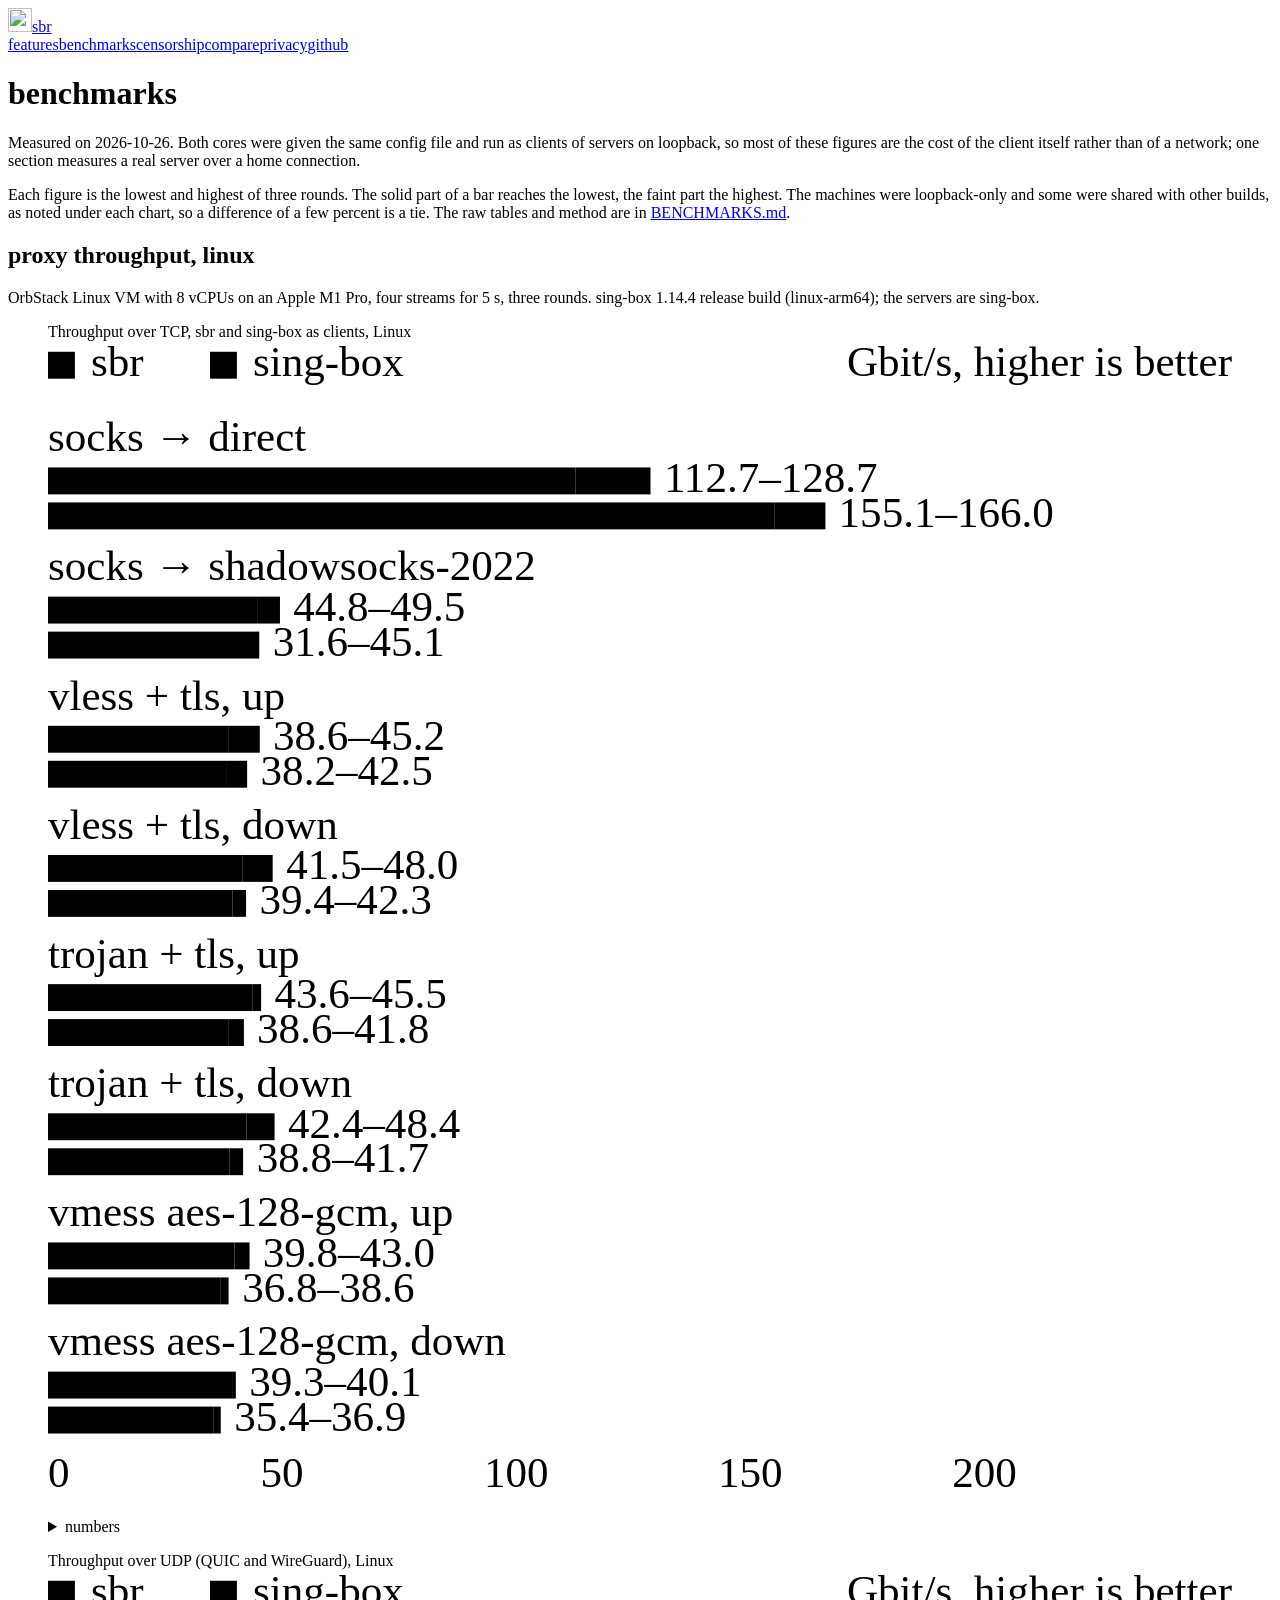
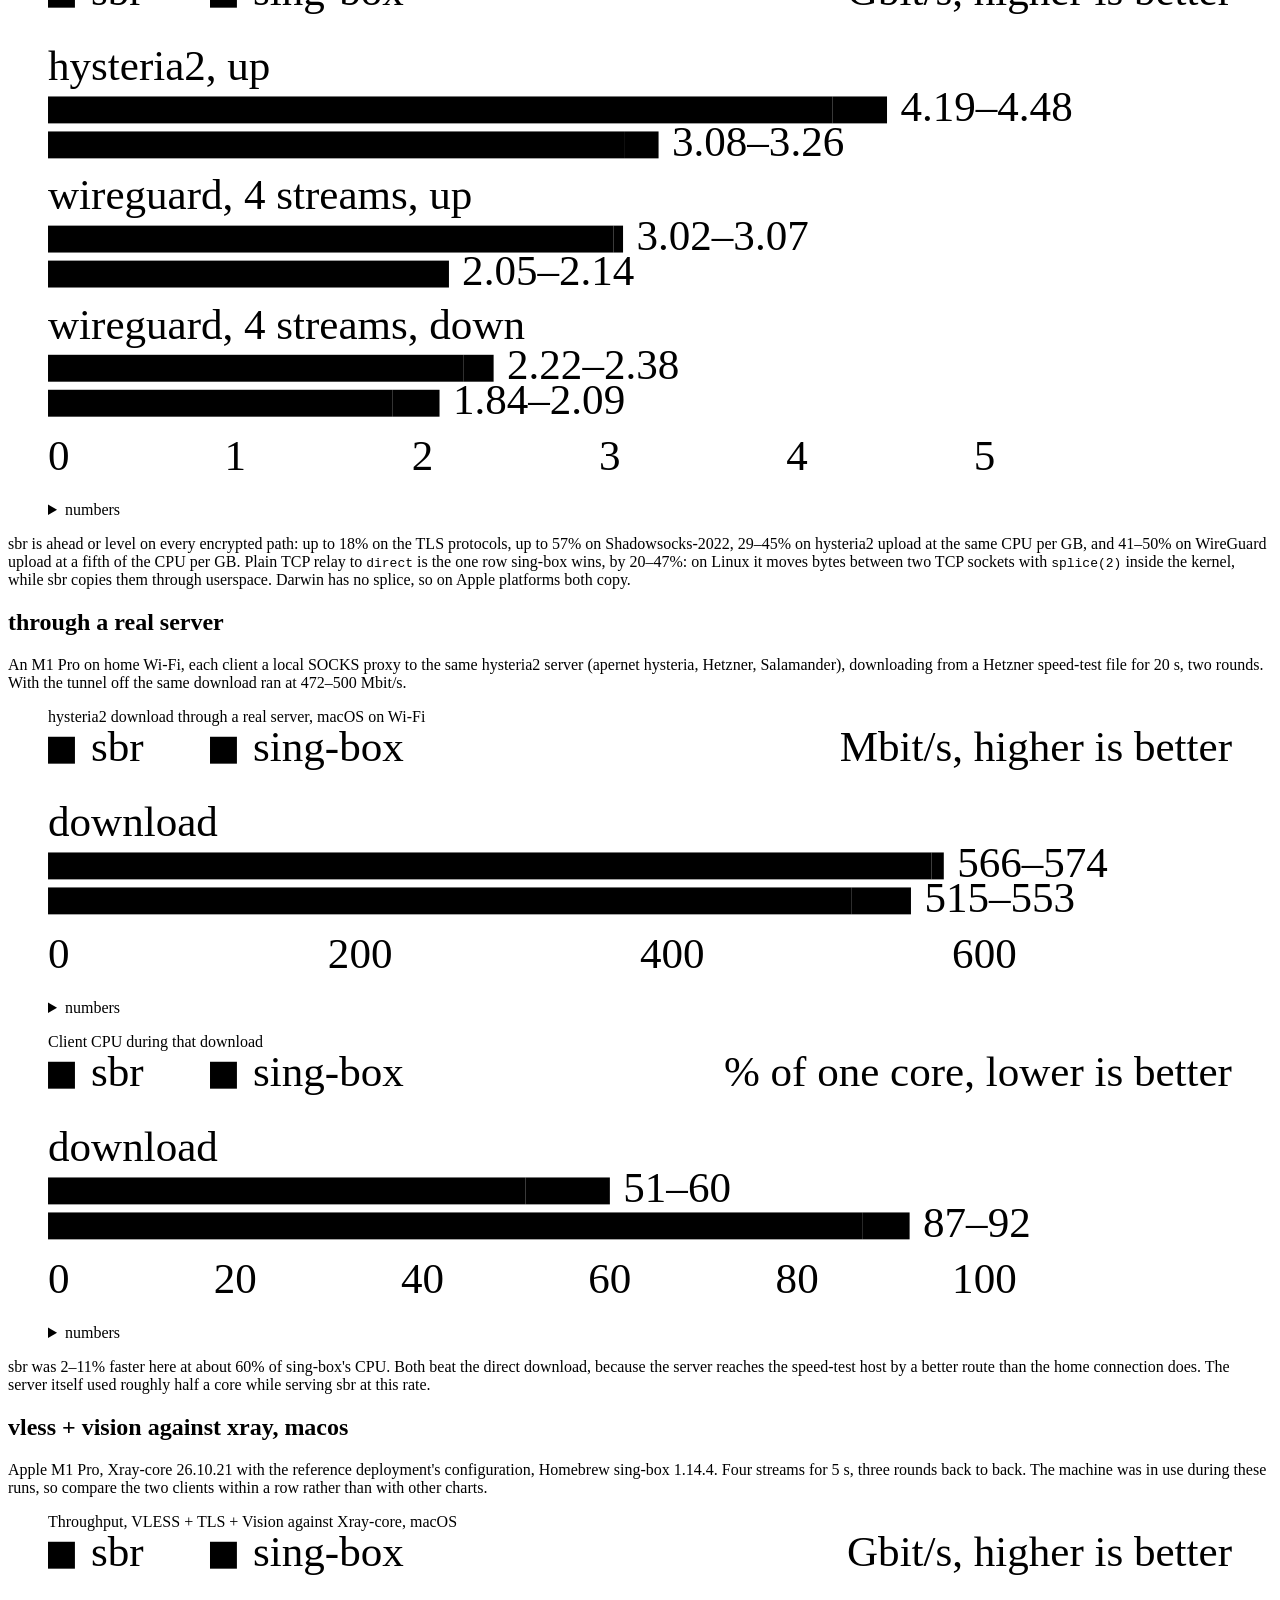
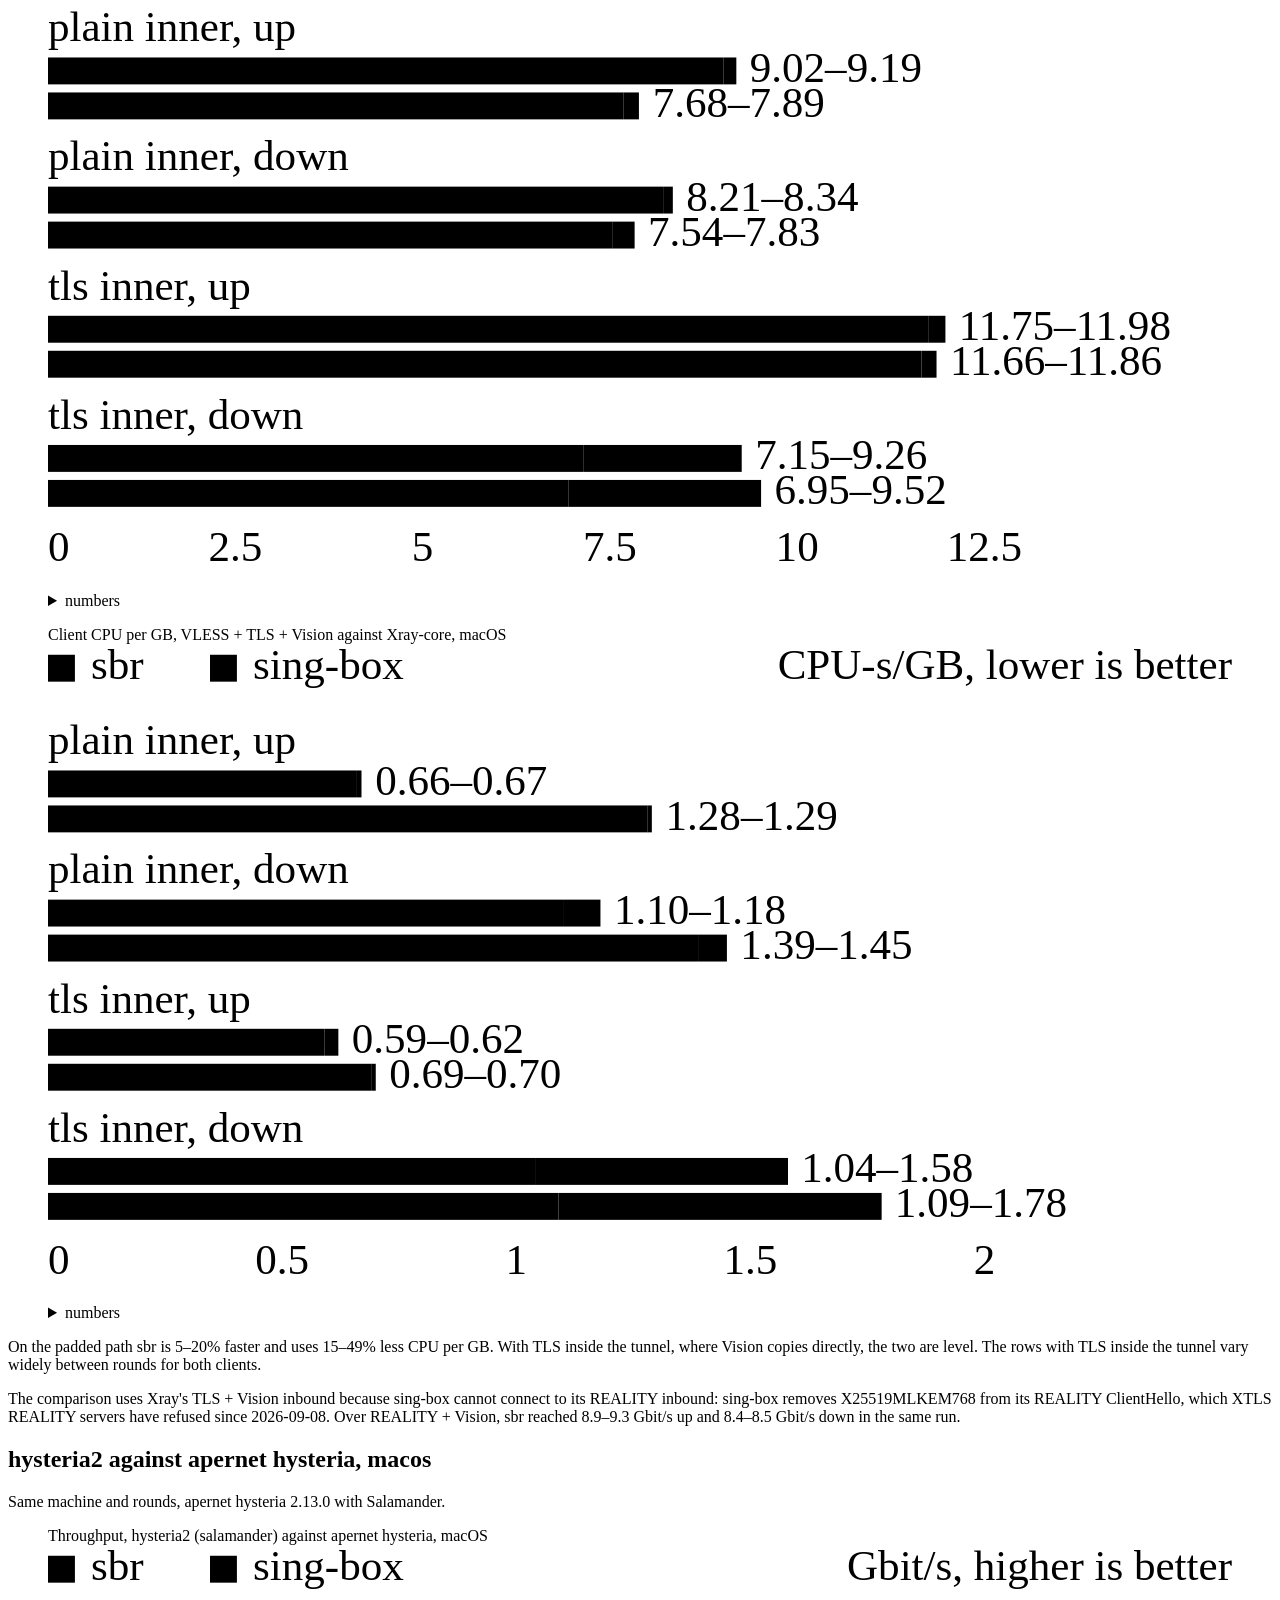
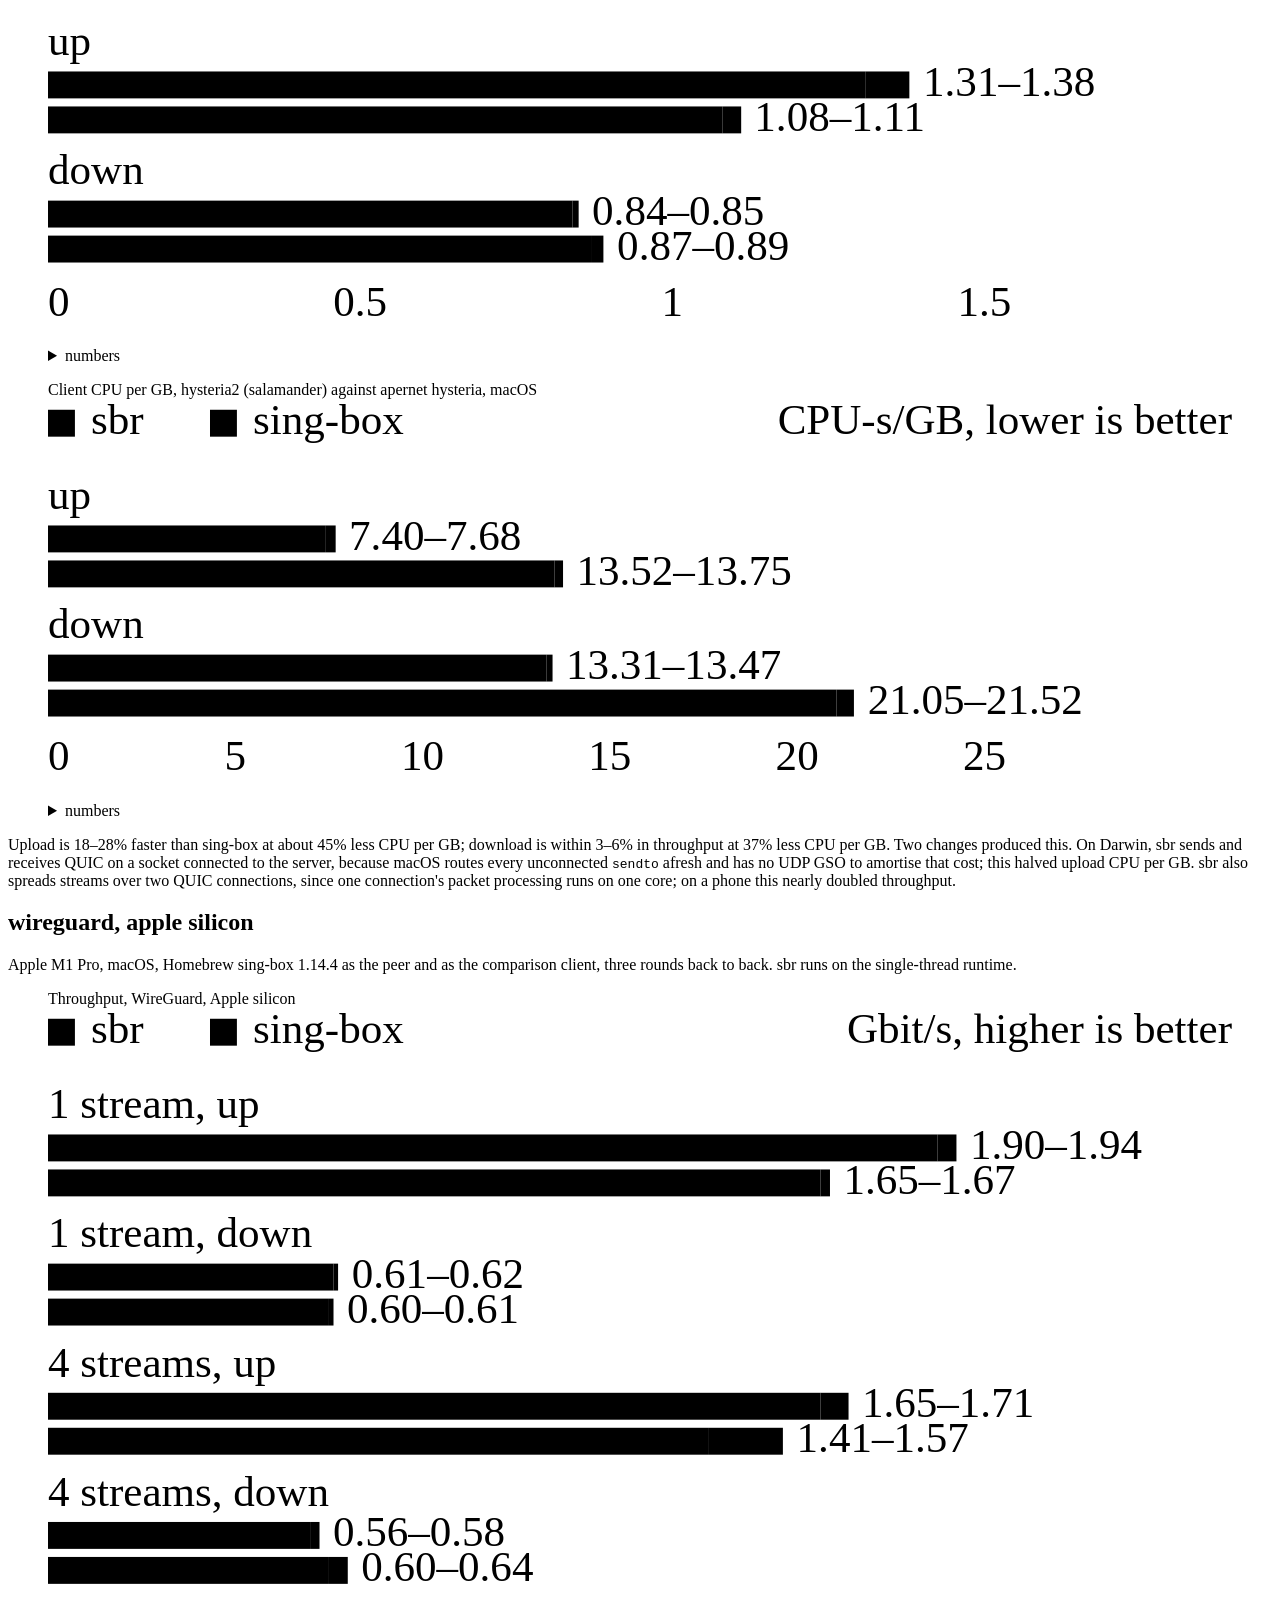
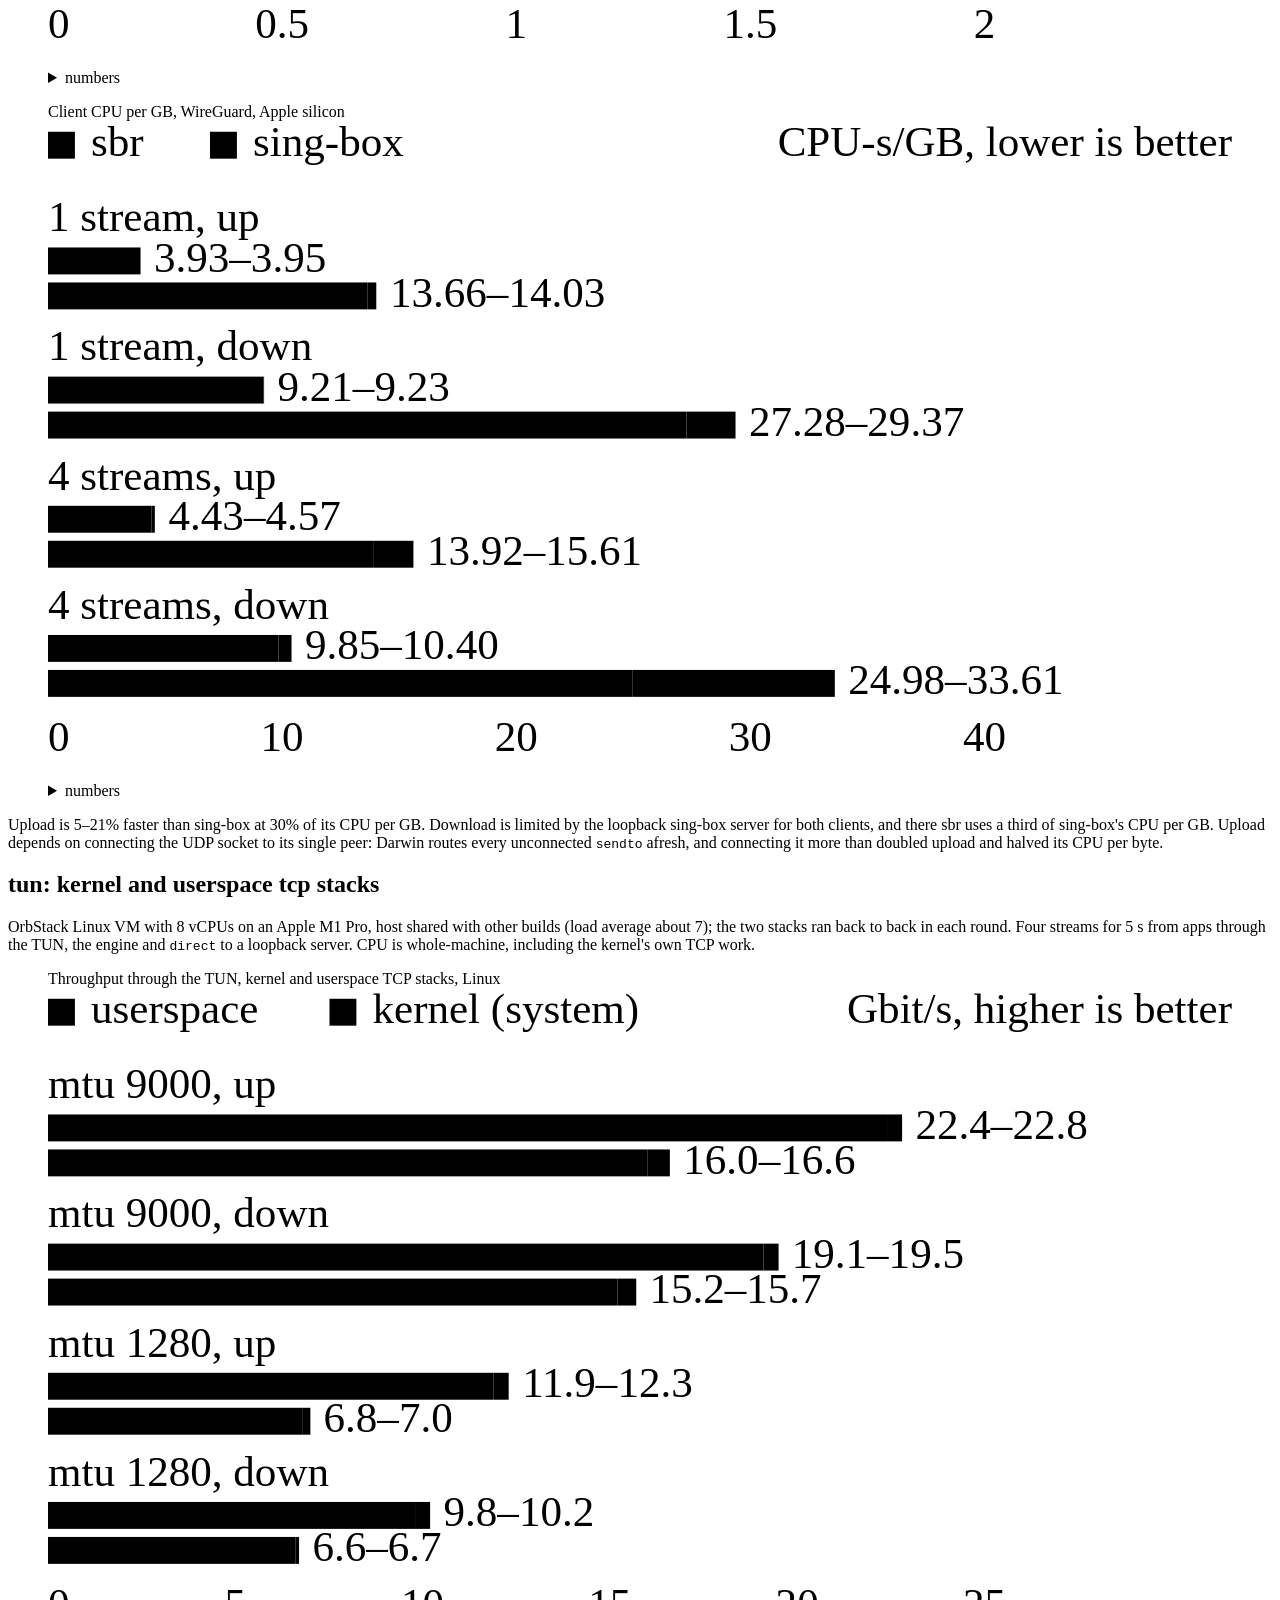
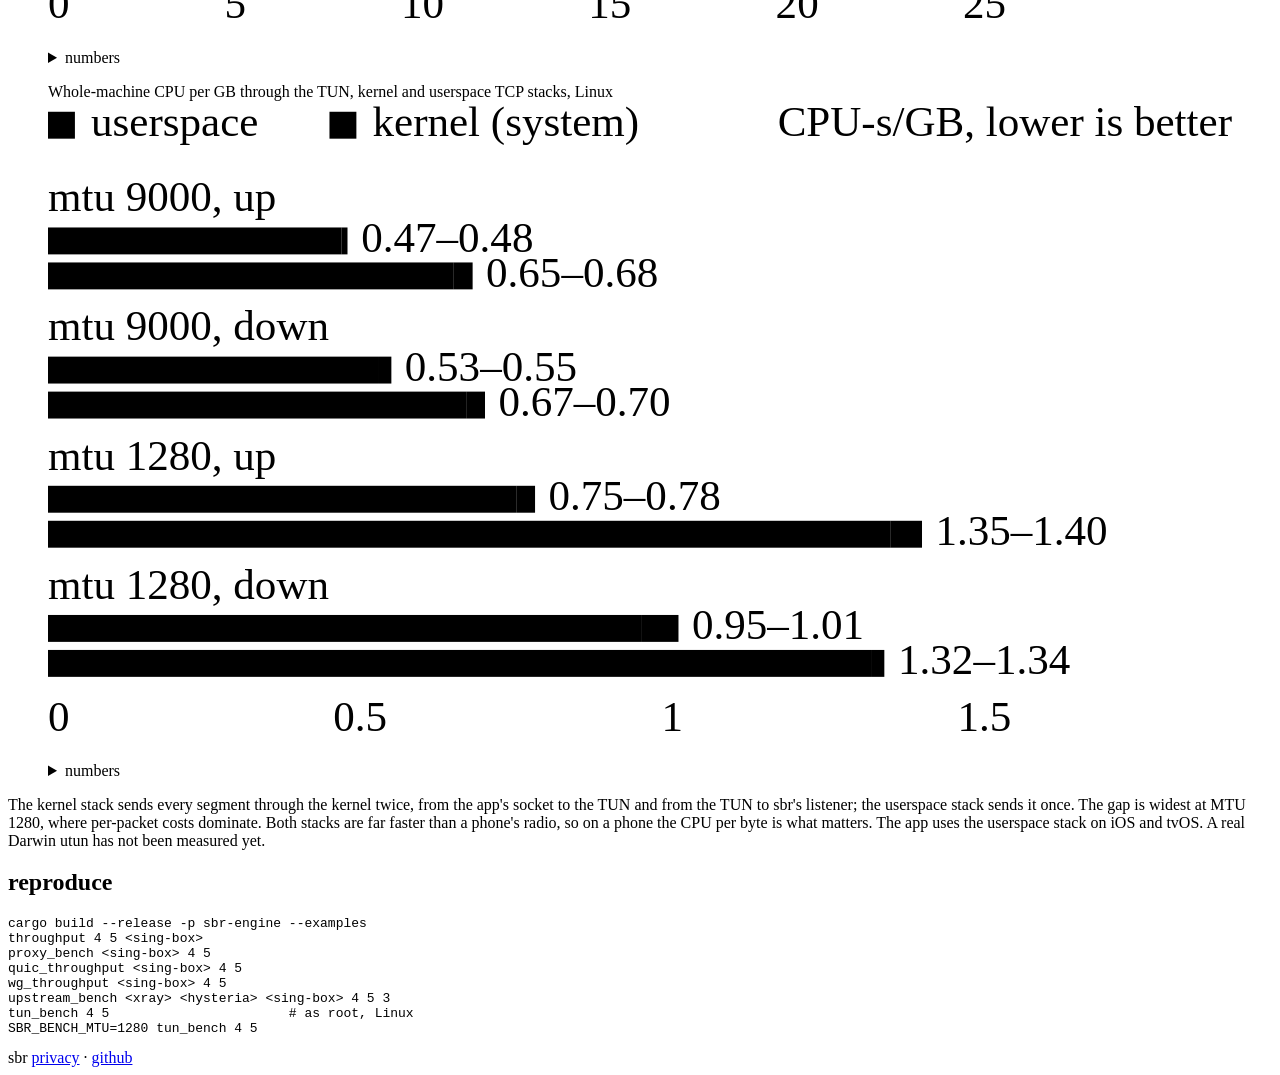
==== commit 8da640e9: "Benchmarks: Linux rerun and a real-server comparison The Linux table was from before the hysteria2 a" ====
--- a/site/public/benchmarks/index.html
+++ b/site/public/benchmarks/index.html
@@ -21,119 +21,205 @@
 
 <main class="wrap">
 <h1>benchmarks</h1>
-<p class="lede">Measured on 2026-10-25 (Linux) and 2026-10-26 (macOS). Both cores were given the same config file and run as clients of servers on loopback, so these figures are the cost of the client itself rather than of a network.</p>
+<p class="lede">Measured on 2026-10-26. Both cores were given the same config file and run as clients of servers on loopback, so most of these figures are the cost of the client itself rather than of a network; one section measures a real server over a home connection.</p>
 <p>Each figure is the lowest and highest of three rounds. The solid part of a bar reaches the lowest, the faint part the highest. The machines were loopback-only and some were shared with other builds, as noted under each chart, so a difference of a few percent is a tie. The raw tables and method are in <a href="https://github.com/radiosilence/sbr/blob/main/BENCHMARKS.md">BENCHMARKS.md</a>.</p>
 
 <h2>proxy throughput, linux</h2>
-<p class="fine">Idle 4-vCPU Linux VM, four streams for 5 s. sing-box at HEAD (a6952cc), built with <code>with_quic</code>, <code>with_utls</code>, <code>with_wireguard</code> and <code>with_gvisor</code>; the servers are sing-box.</p>
+<p class="fine">OrbStack Linux VM with 8 vCPUs on an Apple M1 Pro, four streams for 5 s, three rounds. sing-box 1.14.4 release build (linux-arm64); the servers are sing-box.</p>
 <!-- chart linux-throughput -->
 <figure id="linux-throughput">
-<figcaption>Throughput, sbr and sing-box as clients, Linux</figcaption>
-<svg class="chart" viewBox="0 0 440 628" role="img" aria-labelledby="linux-throughput-t">
-<title id="linux-throughput-t">Throughput, sbr and sing-box as clients, Linux, Gbit/s, higher is better</title>
+<figcaption>Throughput over TCP, sbr and sing-box as clients, Linux</figcaption>
+<svg class="chart" viewBox="0 0 440 436" role="img" aria-labelledby="linux-throughput-t">
+<title id="linux-throughput-t">Throughput over TCP, sbr and sing-box as clients, Linux, Gbit/s, higher is better</title>
 <rect class="s0" x="0" y="4" width="10" height="10"/>
 <text class="lg" x="16" y="13">sbr</text>
 <rect class="s1" x="60.2" y="4" width="10" height="10"/>
 <text class="lg" x="76.2" y="13">sing-box</text>
 <text class="lg dim" x="440" y="13" text-anchor="end">Gbit/s, higher is better</text>
-<line class="grid" x1="0.0" y1="26" x2="0.0" y2="602"/>
-<text class="tick" x="0.0" y="618" text-anchor="start">0</text>
-<line class="grid" x1="87.0" y1="26" x2="87.0" y2="602"/>
-<text class="tick" x="87.0" y="618" text-anchor="middle">10</text>
-<line class="grid" x1="174.0" y1="26" x2="174.0" y2="602"/>
-<text class="tick" x="174.0" y="618" text-anchor="middle">20</text>
-<line class="grid" x1="261.0" y1="26" x2="261.0" y2="602"/>
-<text class="tick" x="261.0" y="618" text-anchor="middle">30</text>
-<line class="grid" x1="348.0" y1="26" x2="348.0" y2="602"/>
-<text class="tick" x="348.0" y="618" text-anchor="middle">40</text>
+<line class="grid" x1="0.0" y1="26" x2="0.0" y2="410"/>
+<text class="tick" x="0.0" y="426" text-anchor="start">0</text>
+<line class="grid" x1="87.0" y1="26" x2="87.0" y2="410"/>
+<text class="tick" x="87.0" y="426" text-anchor="middle">50</text>
+<line class="grid" x1="174.0" y1="26" x2="174.0" y2="410"/>
+<text class="tick" x="174.0" y="426" text-anchor="middle">100</text>
+<line class="grid" x1="261.0" y1="26" x2="261.0" y2="410"/>
+<text class="tick" x="261.0" y="426" text-anchor="middle">150</text>
+<line class="grid" x1="348.0" y1="26" x2="348.0" y2="410"/>
+<text class="tick" x="348.0" y="426" text-anchor="middle">200</text>
 <text class="lb" x="0" y="41">socks → direct</text>
-<rect class="s0" x="0" y="47" width="314.9" height="10"/>
-<rect class="s0 range" x="314.9" y="47" width="9.6" height="10"/>
-<text class="val" x="329.5" y="56">36.2–37.3</text>
+<rect class="s0" x="0" y="47" width="196.1" height="10"/>
+<rect class="s0 range" x="196.1" y="47" width="27.8" height="10"/>
+<text class="val" x="228.9" y="56">112.7–128.7</text>
+<rect class="s1" x="0" y="60" width="269.9" height="10"/>
+<rect class="s1 range" x="269.9" y="60" width="19.0" height="10"/>
+<text class="val dim" x="293.8" y="69">155.1–166.0</text>
+<text class="lb" x="0" y="89">socks → shadowsocks-2022</text>
+<rect class="s0" x="0" y="95" width="78.0" height="10"/>
+<rect class="s0 range" x="78.0" y="95" width="8.2" height="10"/>
+<text class="val" x="91.1" y="104">44.8–49.5</text>
+<rect class="s1" x="0" y="108" width="55.0" height="10"/>
+<rect class="s1 range" x="55.0" y="108" width="23.5" height="10"/>
+<text class="val dim" x="83.5" y="117">31.6–45.1</text>
+<text class="lb" x="0" y="137">vless + tls, up</text>
+<rect class="s0" x="0" y="143" width="67.2" height="10"/>
+<rect class="s0 range" x="67.2" y="143" width="11.5" height="10"/>
+<text class="val" x="83.6" y="152">38.6–45.2</text>
+<rect class="s1" x="0" y="156" width="66.5" height="10"/>
+<rect class="s1 range" x="66.5" y="156" width="7.5" height="10"/>
+<text class="val dim" x="79.0" y="165">38.2–42.5</text>
+<text class="lb" x="0" y="185">vless + tls, down</text>
+<rect class="s0" x="0" y="191" width="72.2" height="10"/>
+<rect class="s0 range" x="72.2" y="191" width="11.3" height="10"/>
+<text class="val" x="88.5" y="200">41.5–48.0</text>
+<rect class="s1" x="0" y="204" width="68.6" height="10"/>
+<rect class="s1 range" x="68.6" y="204" width="5.0" height="10"/>
+<text class="val dim" x="78.6" y="213">39.4–42.3</text>
+<text class="lb" x="0" y="233">trojan + tls, up</text>
+<rect class="s0" x="0" y="239" width="75.9" height="10"/>
+<rect class="s0 range" x="75.9" y="239" width="3.3" height="10"/>
+<text class="val" x="84.2" y="248">43.6–45.5</text>
+<rect class="s1" x="0" y="252" width="67.2" height="10"/>
+<rect class="s1 range" x="67.2" y="252" width="5.6" height="10"/>
+<text class="val dim" x="77.7" y="261">38.6–41.8</text>
+<text class="lb" x="0" y="281">trojan + tls, down</text>
+<rect class="s0" x="0" y="287" width="73.8" height="10"/>
+<rect class="s0 range" x="73.8" y="287" width="10.4" height="10"/>
+<text class="val" x="89.2" y="296">42.4–48.4</text>
+<rect class="s1" x="0" y="300" width="67.5" height="10"/>
+<rect class="s1 range" x="67.5" y="300" width="5.0" height="10"/>
+<text class="val dim" x="77.6" y="309">38.8–41.7</text>
+<text class="lb" x="0" y="329">vmess aes-128-gcm, up</text>
+<rect class="s0" x="0" y="335" width="69.3" height="10"/>
+<rect class="s0 range" x="69.3" y="335" width="5.6" height="10"/>
+<text class="val" x="79.8" y="344">39.8–43.0</text>
+<rect class="s1" x="0" y="348" width="64.0" height="10"/>
+<rect class="s1 range" x="64.0" y="348" width="3.1" height="10"/>
+<text class="val dim" x="72.2" y="357">36.8–38.6</text>
+<text class="lb" x="0" y="377">vmess aes-128-gcm, down</text>
+<rect class="s0" x="0" y="383" width="68.4" height="10"/>
+<rect class="s0 range" x="68.4" y="383" width="1.4" height="10"/>
+<text class="val" x="74.8" y="392">39.3–40.1</text>
+<rect class="s1" x="0" y="396" width="61.6" height="10"/>
+<rect class="s1 range" x="61.6" y="396" width="2.6" height="10"/>
+<text class="val dim" x="69.2" y="405">35.4–36.9</text>
+</svg>
+<details><summary>numbers</summary><table><tr><th>path</th><th>sbr</th><th>sing-box</th></tr><tr><td>socks → direct</td><td>112.7–128.7</td><td>155.1–166.0</td></tr><tr><td>socks → shadowsocks-2022</td><td>44.8–49.5</td><td>31.6–45.1</td></tr><tr><td>vless + tls, up</td><td>38.6–45.2</td><td>38.2–42.5</td></tr><tr><td>vless + tls, down</td><td>41.5–48.0</td><td>39.4–42.3</td></tr><tr><td>trojan + tls, up</td><td>43.6–45.5</td><td>38.6–41.8</td></tr><tr><td>trojan + tls, down</td><td>42.4–48.4</td><td>38.8–41.7</td></tr><tr><td>vmess aes-128-gcm, up</td><td>39.8–43.0</td><td>36.8–38.6</td></tr><tr><td>vmess aes-128-gcm, down</td><td>39.3–40.1</td><td>35.4–36.9</td></tr></table></details>
+</figure>
+<!-- /chart -->
+<!-- chart linux-udp -->
+<figure id="linux-udp">
+<figcaption>Throughput over UDP (QUIC and WireGuard), Linux</figcaption>
+<svg class="chart" viewBox="0 0 440 196" role="img" aria-labelledby="linux-udp-t">
+<title id="linux-udp-t">Throughput over UDP (QUIC and WireGuard), Linux, Gbit/s, higher is better</title>
+<rect class="s0" x="0" y="4" width="10" height="10"/>
+<text class="lg" x="16" y="13">sbr</text>
+<rect class="s1" x="60.2" y="4" width="10" height="10"/>
+<text class="lg" x="76.2" y="13">sing-box</text>
+<text class="lg dim" x="440" y="13" text-anchor="end">Gbit/s, higher is better</text>
+<line class="grid" x1="0.0" y1="26" x2="0.0" y2="170"/>
+<text class="tick" x="0.0" y="186" text-anchor="start">0</text>
+<line class="grid" x1="69.6" y1="26" x2="69.6" y2="170"/>
+<text class="tick" x="69.6" y="186" text-anchor="middle">1</text>
+<line class="grid" x1="139.2" y1="26" x2="139.2" y2="170"/>
+<text class="tick" x="139.2" y="186" text-anchor="middle">2</text>
+<line class="grid" x1="208.8" y1="26" x2="208.8" y2="170"/>
+<text class="tick" x="208.8" y="186" text-anchor="middle">3</text>
+<line class="grid" x1="278.4" y1="26" x2="278.4" y2="170"/>
+<text class="tick" x="278.4" y="186" text-anchor="middle">4</text>
+<line class="grid" x1="348.0" y1="26" x2="348.0" y2="170"/>
+<text class="tick" x="348.0" y="186" text-anchor="middle">5</text>
+<text class="lb" x="0" y="41">hysteria2, up</text>
+<rect class="s0" x="0" y="47" width="291.6" height="10"/>
+<rect class="s0 range" x="291.6" y="47" width="20.2" height="10"/>
+<text class="val" x="316.8" y="56">4.19–4.48</text>
+<rect class="s1" x="0" y="60" width="214.4" height="10"/>
+<rect class="s1 range" x="214.4" y="60" width="12.5" height="10"/>
+<text class="val dim" x="231.9" y="69">3.08–3.26</text>
+<text class="lb" x="0" y="89">wireguard, 4 streams, up</text>
+<rect class="s0" x="0" y="95" width="210.2" height="10"/>
+<rect class="s0 range" x="210.2" y="95" width="3.5" height="10"/>
+<text class="val" x="218.7" y="104">3.02–3.07</text>
+<rect class="s1" x="0" y="108" width="142.7" height="10"/>
+<rect class="s1 range" x="142.7" y="108" width="6.3" height="10"/>
+<text class="val dim" x="153.9" y="117">2.05–2.14</text>
+<text class="lb" x="0" y="137">wireguard, 4 streams, down</text>
+<rect class="s0" x="0" y="143" width="154.5" height="10"/>
+<rect class="s0 range" x="154.5" y="143" width="11.1" height="10"/>
+<text class="val" x="170.6" y="152">2.22–2.38</text>
+<rect class="s1" x="0" y="156" width="128.1" height="10"/>
+<rect class="s1 range" x="128.1" y="156" width="17.4" height="10"/>
+<text class="val dim" x="150.5" y="165">1.84–2.09</text>
+</svg>
+<details><summary>numbers</summary><table><tr><th>path</th><th>sbr</th><th>sing-box</th></tr><tr><td>hysteria2, up</td><td>4.19–4.48</td><td>3.08–3.26</td></tr><tr><td>wireguard, 4 streams, up</td><td>3.02–3.07</td><td>2.05–2.14</td></tr><tr><td>wireguard, 4 streams, down</td><td>2.22–2.38</td><td>1.84–2.09</td></tr></table></details>
+</figure>
+<!-- /chart -->
+<p>sbr is ahead or level on every encrypted path: up to 18% on the TLS protocols, up to 57% on Shadowsocks-2022, 29–45% on hysteria2 upload at the same CPU per GB, and 41–50% on WireGuard upload at a fifth of the CPU per GB. Plain TCP relay to <code>direct</code> is the one row sing-box wins, by 20–47%: on Linux it moves bytes between two TCP sockets with <code>splice(2)</code> inside the kernel, while sbr copies them through userspace. Darwin has no splice, so on Apple platforms both copy.</p>
+
+<h2>through a real server</h2>
+<p class="fine">An M1 Pro on home Wi-Fi, each client a local SOCKS proxy to the same hysteria2 server (apernet hysteria, Hetzner, Salamander), downloading from a Hetzner speed-test file for 20 s, two rounds. With the tunnel off the same download ran at 472–500 Mbit/s.</p>
+<!-- chart live-throughput -->
+<figure id="live-throughput">
+<figcaption>hysteria2 download through a real server, macOS on Wi-Fi</figcaption>
+<svg class="chart" viewBox="0 0 440 100" role="img" aria-labelledby="live-throughput-t">
+<title id="live-throughput-t">hysteria2 download through a real server, macOS on Wi-Fi, Mbit/s, higher is better</title>
+<rect class="s0" x="0" y="4" width="10" height="10"/>
+<text class="lg" x="16" y="13">sbr</text>
+<rect class="s1" x="60.2" y="4" width="10" height="10"/>
+<text class="lg" x="76.2" y="13">sing-box</text>
+<text class="lg dim" x="440" y="13" text-anchor="end">Mbit/s, higher is better</text>
+<line class="grid" x1="0.0" y1="26" x2="0.0" y2="74"/>
+<text class="tick" x="0.0" y="90" text-anchor="start">0</text>
+<line class="grid" x1="116.0" y1="26" x2="116.0" y2="74"/>
+<text class="tick" x="116.0" y="90" text-anchor="middle">200</text>
+<line class="grid" x1="232.0" y1="26" x2="232.0" y2="74"/>
+<text class="tick" x="232.0" y="90" text-anchor="middle">400</text>
+<line class="grid" x1="348.0" y1="26" x2="348.0" y2="74"/>
+<text class="tick" x="348.0" y="90" text-anchor="middle">600</text>
+<text class="lb" x="0" y="41">download</text>
+<rect class="s0" x="0" y="47" width="328.3" height="10"/>
+<rect class="s0 range" x="328.3" y="47" width="4.6" height="10"/>
+<text class="val" x="337.9" y="56">566–574</text>
+<rect class="s1" x="0" y="60" width="298.7" height="10"/>
+<rect class="s1 range" x="298.7" y="60" width="22.0" height="10"/>
+<text class="val dim" x="325.7" y="69">515–553</text>
+</svg>
+<details><summary>numbers</summary><table><tr><th>path</th><th>sbr</th><th>sing-box</th></tr><tr><td>download</td><td>566–574</td><td>515–553</td></tr></table></details>
+</figure>
+<!-- /chart -->
+<!-- chart live-cpu -->
+<figure id="live-cpu">
+<figcaption>Client CPU during that download</figcaption>
+<svg class="chart" viewBox="0 0 440 100" role="img" aria-labelledby="live-cpu-t">
+<title id="live-cpu-t">Client CPU during that download, % of one core, lower is better</title>
+<rect class="s0" x="0" y="4" width="10" height="10"/>
+<text class="lg" x="16" y="13">sbr</text>
+<rect class="s1" x="60.2" y="4" width="10" height="10"/>
+<text class="lg" x="76.2" y="13">sing-box</text>
+<text class="lg dim" x="440" y="13" text-anchor="end">% of one core, lower is better</text>
+<line class="grid" x1="0.0" y1="26" x2="0.0" y2="74"/>
+<text class="tick" x="0.0" y="90" text-anchor="start">0</text>
+<line class="grid" x1="69.6" y1="26" x2="69.6" y2="74"/>
+<text class="tick" x="69.6" y="90" text-anchor="middle">20</text>
+<line class="grid" x1="139.2" y1="26" x2="139.2" y2="74"/>
+<text class="tick" x="139.2" y="90" text-anchor="middle">40</text>
+<line class="grid" x1="208.8" y1="26" x2="208.8" y2="74"/>
+<text class="tick" x="208.8" y="90" text-anchor="middle">60</text>
+<line class="grid" x1="278.4" y1="26" x2="278.4" y2="74"/>
+<text class="tick" x="278.4" y="90" text-anchor="middle">80</text>
+<line class="grid" x1="348.0" y1="26" x2="348.0" y2="74"/>
+<text class="tick" x="348.0" y="90" text-anchor="middle">100</text>
+<text class="lb" x="0" y="41">download</text>
+<rect class="s0" x="0" y="47" width="177.5" height="10"/>
+<rect class="s0 range" x="177.5" y="47" width="31.3" height="10"/>
+<text class="val" x="213.8" y="56">51–60</text>
 <rect class="s1" x="0" y="60" width="302.8" height="10"/>
-<rect class="s1 range" x="302.8" y="60" width="43.5" height="10"/>
-<text class="val dim" x="351.3" y="69">34.8–39.8</text>
-<text class="lb" x="0" y="89">socks → shadowsocks-2022</text>
-<rect class="s0" x="0" y="95" width="168.8" height="10"/>
-<text class="val" x="173.8" y="104">19.4</text>
-<rect class="s1" x="0" y="108" width="145.3" height="10"/>
-<rect class="s1 range" x="145.3" y="108" width="8.7" height="10"/>
-<text class="val dim" x="159.0" y="117">16.7–17.7</text>
-<text class="lb" x="0" y="137">tun (system stack) → direct</text>
-<rect class="s0" x="0" y="143" width="47.0" height="10"/>
-<rect class="s0 range" x="47.0" y="143" width="4.4" height="10"/>
-<text class="val" x="56.3" y="152">5.4–5.9</text>
-<rect class="s1" x="0" y="156" width="43.5" height="10"/>
-<rect class="s1 range" x="43.5" y="156" width="4.4" height="10"/>
-<text class="val dim" x="52.9" y="165">5.0–5.5</text>
-<text class="lb" x="0" y="185">vless + tls, up</text>
-<rect class="s0" x="0" y="191" width="119.2" height="10"/>
-<rect class="s0 range" x="119.2" y="191" width="27.8" height="10"/>
-<text class="val" x="152.0" y="200">13.7–16.9</text>
-<rect class="s1" x="0" y="204" width="114.0" height="10"/>
-<rect class="s1 range" x="114.0" y="204" width="12.2" height="10"/>
-<text class="val dim" x="131.1" y="213">13.1–14.5</text>
-<text class="lb" x="0" y="233">vless + tls, down</text>
-<rect class="s0" x="0" y="239" width="125.3" height="10"/>
-<rect class="s0 range" x="125.3" y="239" width="16.5" height="10"/>
-<text class="val" x="146.8" y="248">14.4–16.3</text>
-<rect class="s1" x="0" y="252" width="117.5" height="10"/>
-<rect class="s1 range" x="117.5" y="252" width="9.6" height="10"/>
-<text class="val dim" x="132.0" y="261">13.5–14.6</text>
-<text class="lb" x="0" y="281">trojan + tls, up</text>
-<rect class="s0" x="0" y="287" width="134.8" height="10"/>
-<rect class="s0 range" x="134.8" y="287" width="17.4" height="10"/>
-<text class="val" x="157.2" y="296">15.5–17.5</text>
-<rect class="s1" x="0" y="300" width="113.1" height="10"/>
-<rect class="s1 range" x="113.1" y="300" width="12.2" height="10"/>
-<text class="val dim" x="130.3" y="309">13.0–14.4</text>
-<text class="lb" x="0" y="329">trojan + tls, down</text>
-<rect class="s0" x="0" y="335" width="130.5" height="10"/>
-<rect class="s0 range" x="130.5" y="335" width="15.7" height="10"/>
-<text class="val" x="151.2" y="344">15.0–16.8</text>
-<rect class="s1" x="0" y="348" width="115.7" height="10"/>
-<rect class="s1 range" x="115.7" y="348" width="3.5" height="10"/>
-<text class="val dim" x="124.2" y="357">13.3–13.7</text>
-<text class="lb" x="0" y="377">vmess aes-128-gcm, up</text>
-<rect class="s0" x="0" y="383" width="127.9" height="10"/>
-<rect class="s0 range" x="127.9" y="383" width="9.6" height="10"/>
-<text class="val" x="142.5" y="392">14.7–15.8</text>
-<rect class="s1" x="0" y="396" width="109.6" height="10"/>
-<rect class="s1 range" x="109.6" y="396" width="6.1" height="10"/>
-<text class="val dim" x="120.7" y="405">12.6–13.3</text>
-<text class="lb" x="0" y="425">vmess aes-128-gcm, down</text>
-<rect class="s0" x="0" y="431" width="129.6" height="10"/>
-<rect class="s0 range" x="129.6" y="431" width="7.0" height="10"/>
-<text class="val" x="141.6" y="440">14.9–15.7</text>
-<rect class="s1" x="0" y="444" width="102.7" height="10"/>
-<rect class="s1 range" x="102.7" y="444" width="11.3" height="10"/>
-<text class="val dim" x="119.0" y="453">11.8–13.1</text>
-<text class="lb" x="0" y="473">hysteria2, up</text>
-<rect class="s0" x="0" y="479" width="19.0" height="10"/>
-<rect class="s0 range" x="19.0" y="479" width="1.5" height="10"/>
-<text class="val" x="25.4" y="488">2.18–2.35</text>
-<rect class="s1" x="0" y="492" width="20.4" height="10"/>
-<rect class="s1 range" x="20.4" y="492" width="0.3" height="10"/>
-<text class="val dim" x="25.7" y="501">2.35–2.38</text>
-<text class="lb" x="0" y="521">wireguard, 4 streams, up</text>
-<rect class="s0" x="0" y="527" width="17.1" height="10"/>
-<rect class="s0 range" x="17.1" y="527" width="3.1" height="10"/>
-<text class="val" x="25.3" y="536">1.97–2.33</text>
-<rect class="s1" x="0" y="540" width="21.4" height="10"/>
-<rect class="s1 range" x="21.4" y="540" width="2.7" height="10"/>
-<text class="val dim" x="29.1" y="549">2.46–2.77</text>
-<text class="lb" x="0" y="569">wireguard, 4 streams, down</text>
-<rect class="s0" x="0" y="575" width="35.3" height="10"/>
-<rect class="s0 range" x="35.3" y="575" width="4.7" height="10"/>
-<text class="val" x="45.0" y="584">4.06–4.60</text>
-<rect class="s1" x="0" y="588" width="22.2" height="10"/>
-<rect class="s1 range" x="22.2" y="588" width="1.1" height="10"/>
-<text class="val dim" x="28.3" y="597">2.55–2.68</text>
-</svg>
-<details><summary>numbers</summary><table><tr><th>path</th><th>sbr</th><th>sing-box</th></tr><tr><td>socks → direct</td><td>36.2–37.3</td><td>34.8–39.8</td></tr><tr><td>socks → shadowsocks-2022</td><td>19.4</td><td>16.7–17.7</td></tr><tr><td>tun (system stack) → direct</td><td>5.4–5.9</td><td>5.0–5.5</td></tr><tr><td>vless + tls, up</td><td>13.7–16.9</td><td>13.1–14.5</td></tr><tr><td>vless + tls, down</td><td>14.4–16.3</td><td>13.5–14.6</td></tr><tr><td>trojan + tls, up</td><td>15.5–17.5</td><td>13.0–14.4</td></tr><tr><td>trojan + tls, down</td><td>15.0–16.8</td><td>13.3–13.7</td></tr><tr><td>vmess aes-128-gcm, up</td><td>14.7–15.8</td><td>12.6–13.3</td></tr><tr><td>vmess aes-128-gcm, down</td><td>14.9–15.7</td><td>11.8–13.1</td></tr><tr><td>hysteria2, up</td><td>2.18–2.35</td><td>2.35–2.38</td></tr><tr><td>wireguard, 4 streams, up</td><td>1.97–2.33</td><td>2.46–2.77</td></tr><tr><td>wireguard, 4 streams, down</td><td>4.06–4.60</td><td>2.55–2.68</td></tr></table></details>
-</figure>
-<!-- /chart -->
-<p>sbr is ahead on the encrypted paths. Plain TCP relay is level because sing-box uses <code>splice(2)</code> on Linux; Darwin has no splice, so on Apple platforms both cores copy. hysteria2 is level in throughput, with 8–15% less client CPU per GB for sbr. WireGuard upload is behind in this run, which predates the Darwin send-path change measured below.</p>
+<rect class="s1 range" x="302.8" y="60" width="17.4" height="10"/>
+<text class="val dim" x="325.2" y="69">87–92</text>
+</svg>
+<details><summary>numbers</summary><table><tr><th>path</th><th>sbr</th><th>sing-box</th></tr><tr><td>download</td><td>51–60</td><td>87–92</td></tr></table></details>
+</figure>
+<!-- /chart -->
+<p>sbr was 2–11% faster here at about 60% of sing-box's CPU. Both beat the direct download, because the server reaches the speed-test host by a better route than the home connection does. The server itself used roughly half a core while serving sbr at this rate.</p>
 
 <h2>vless + vision against xray, macos</h2>
 <p class="fine">Apple M1 Pro, Xray-core 26.10.21 with the reference deployment's configuration, Homebrew sing-box 1.14.4. Four streams for 5 s, three rounds back to back. The machine was in use during these runs, so compare the two clients within a row rather than with other charts.</p>
